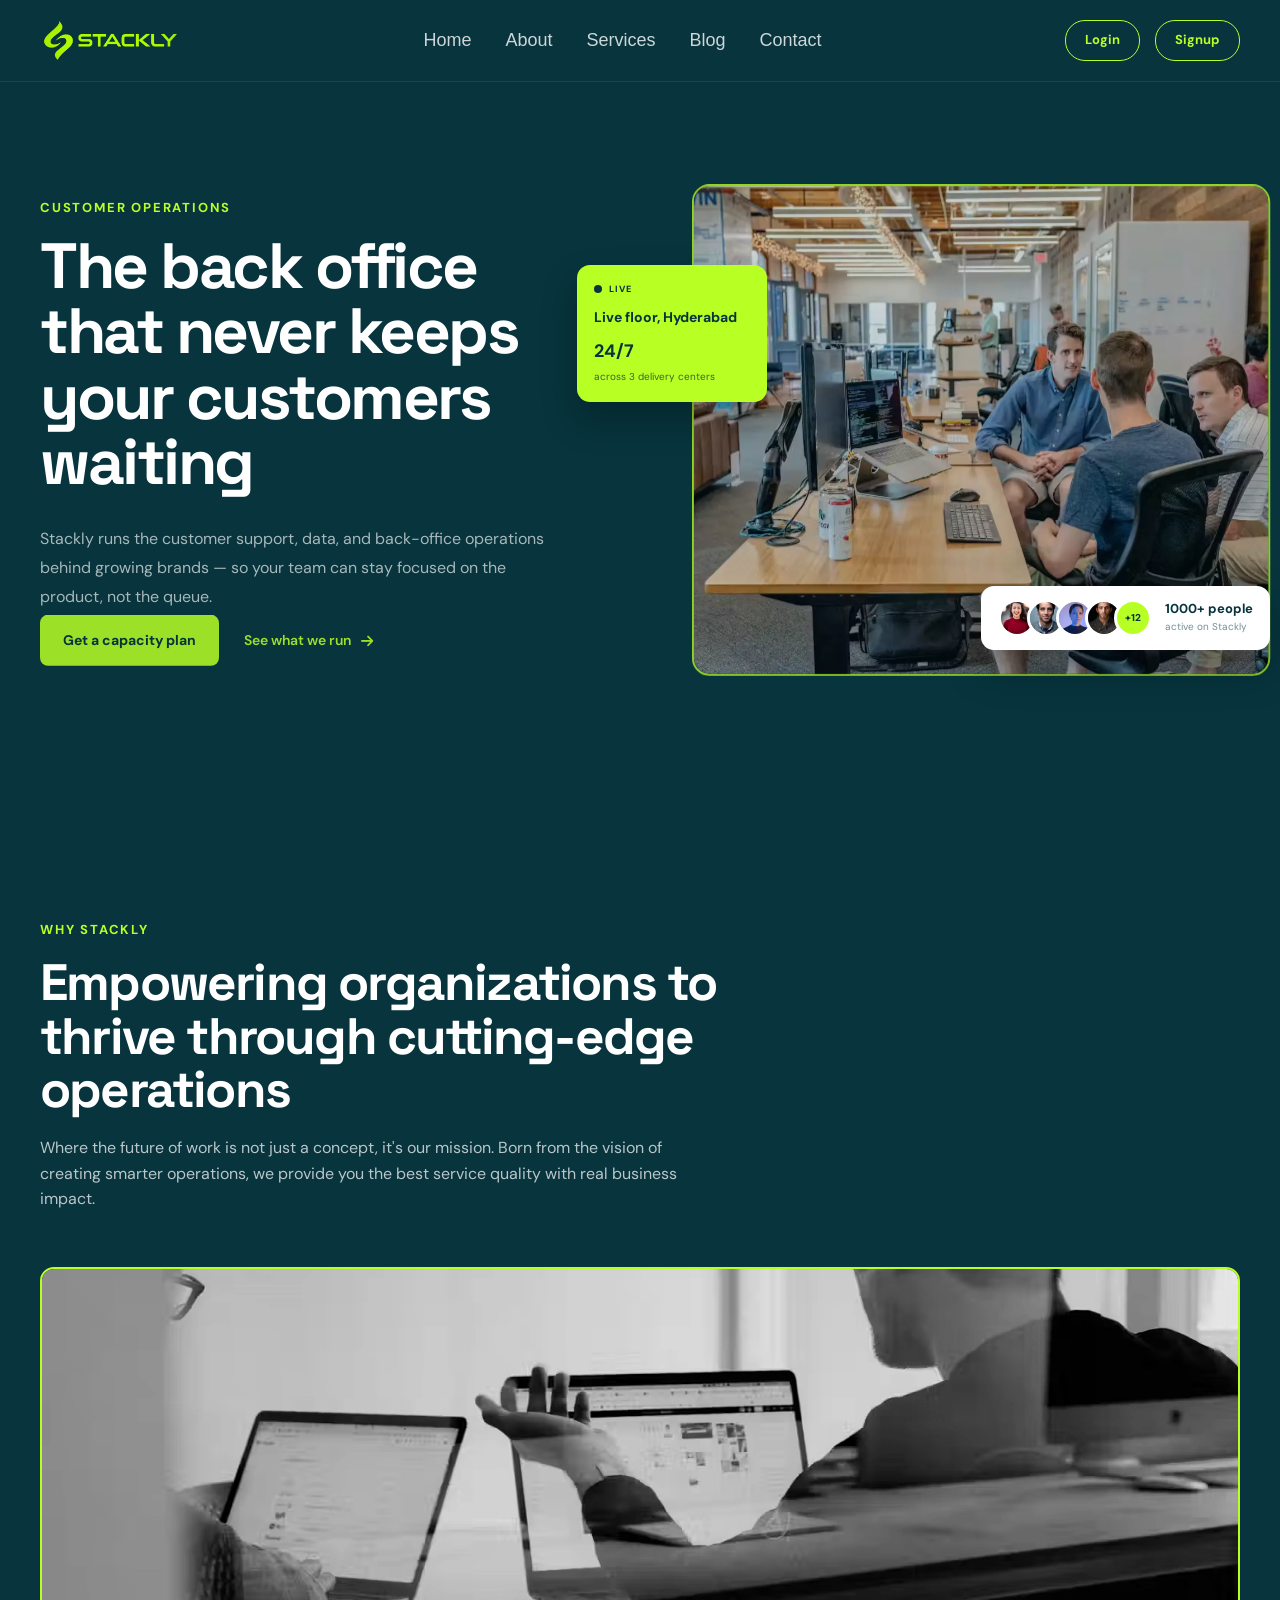
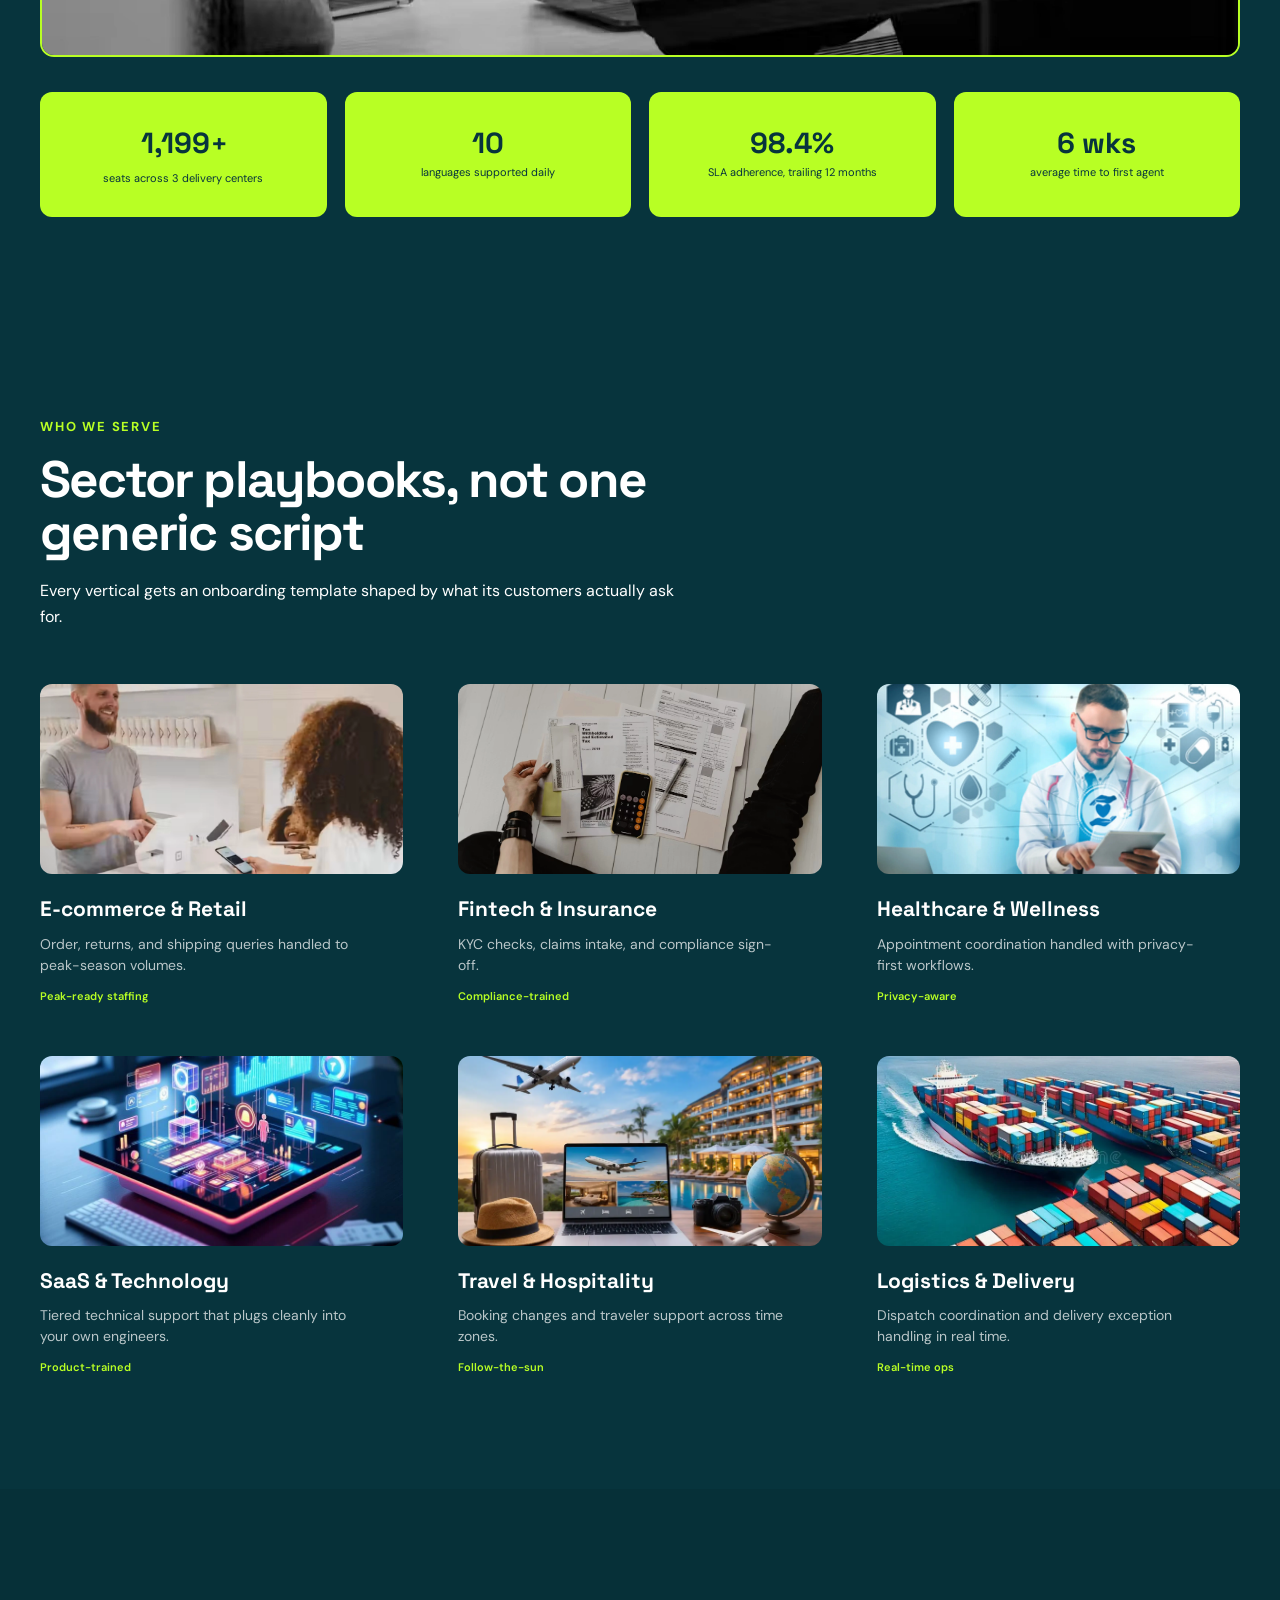
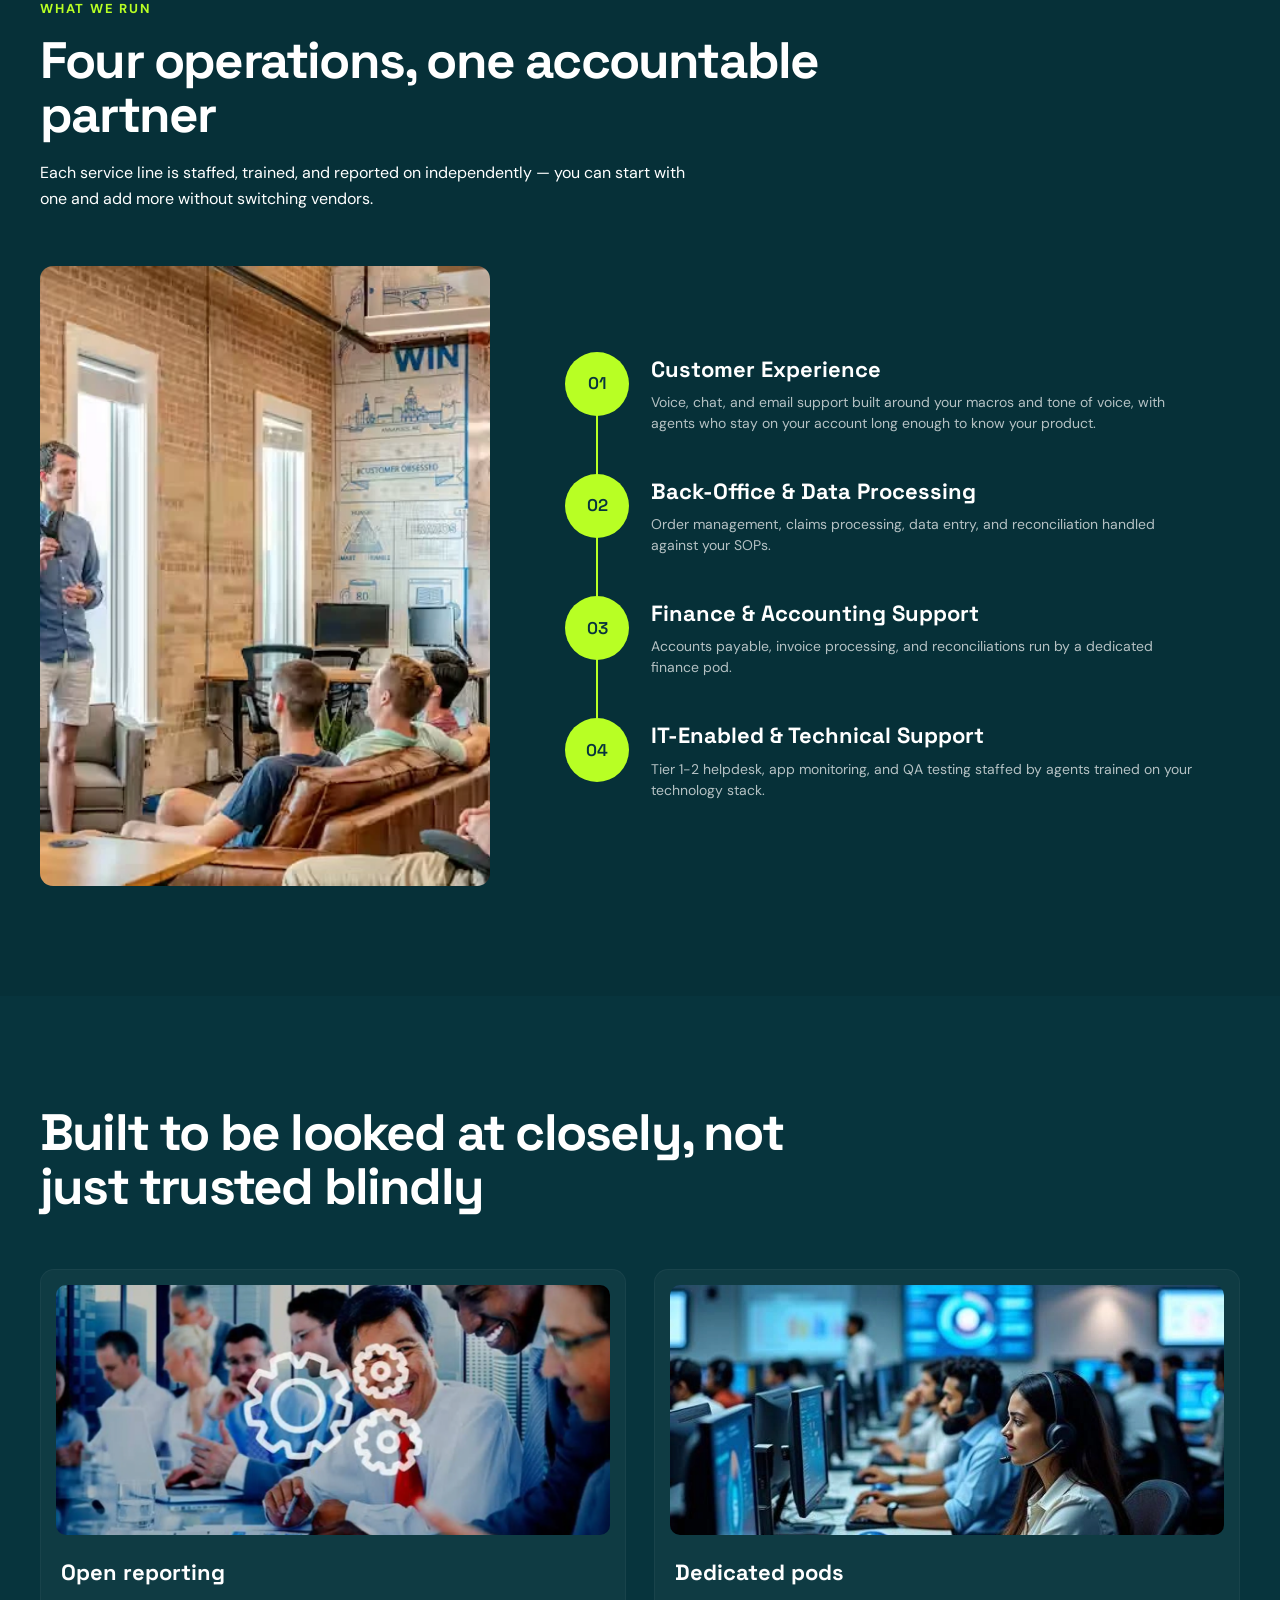
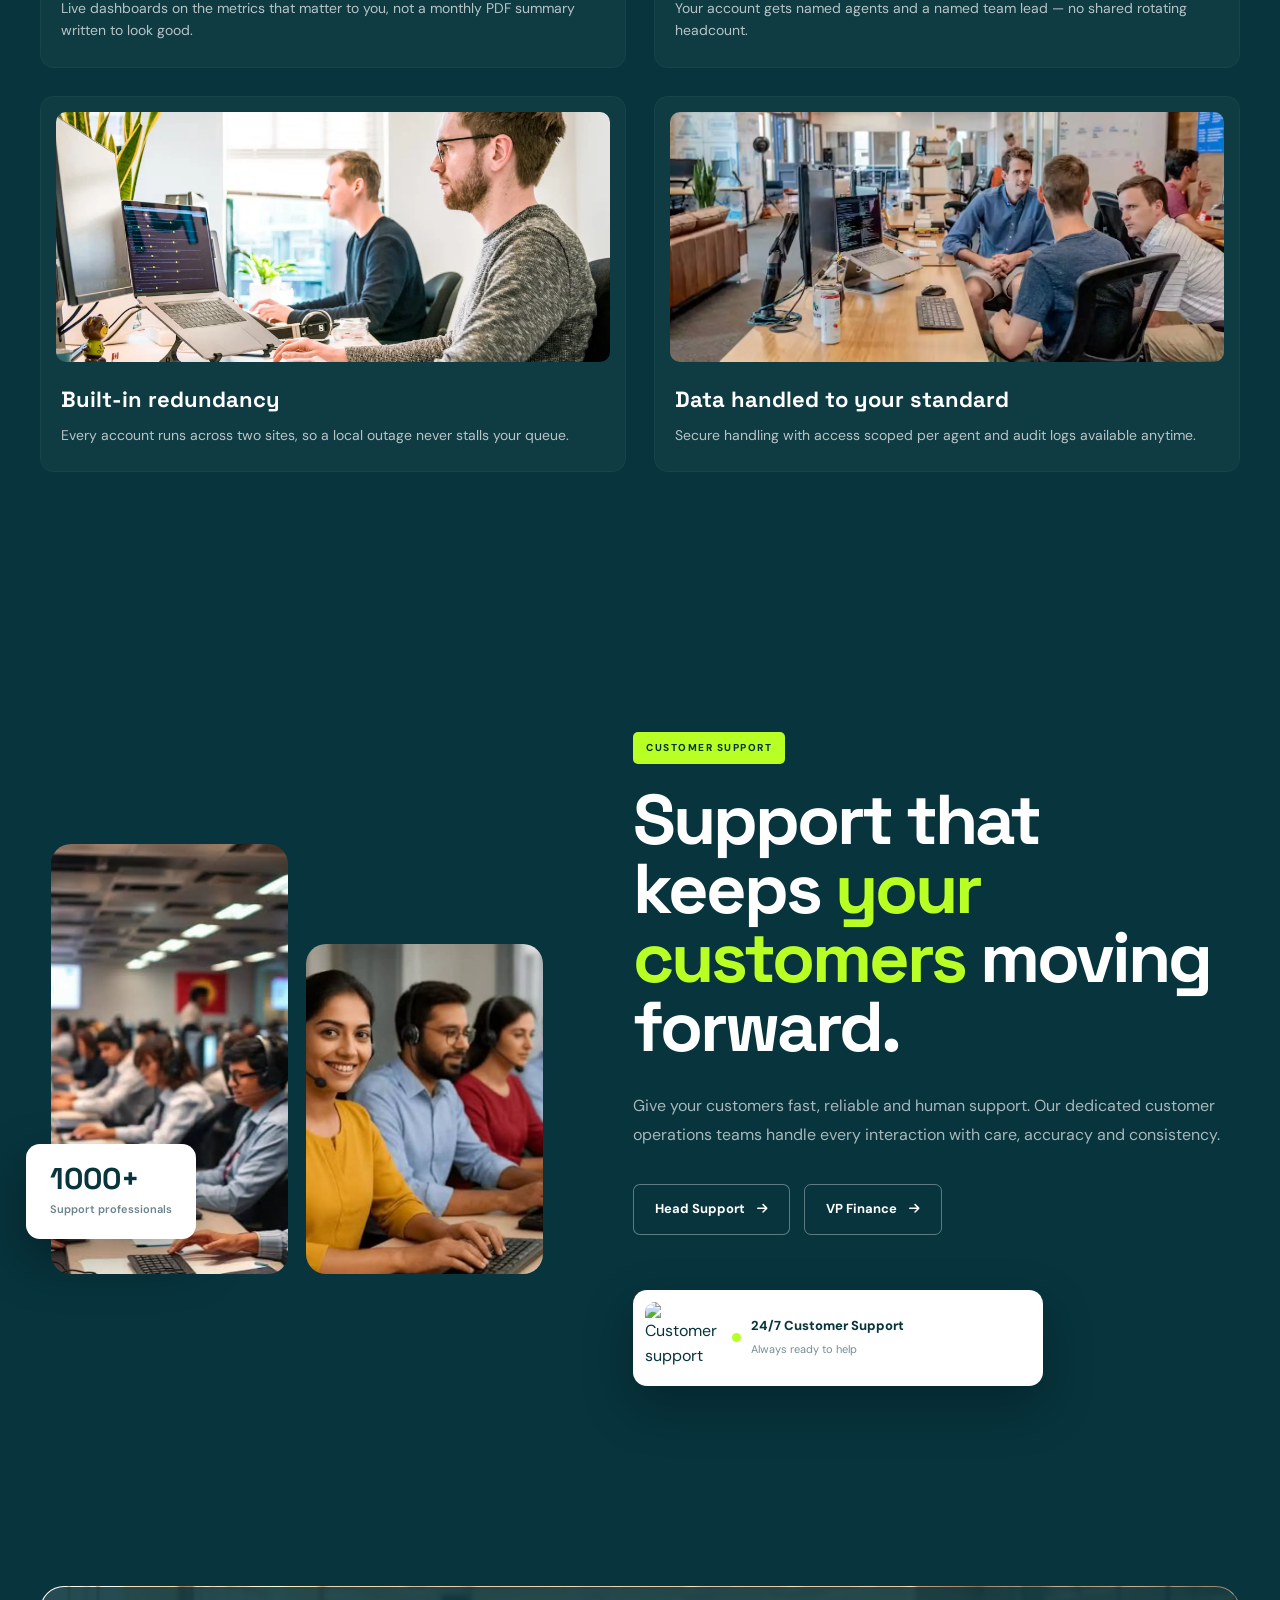
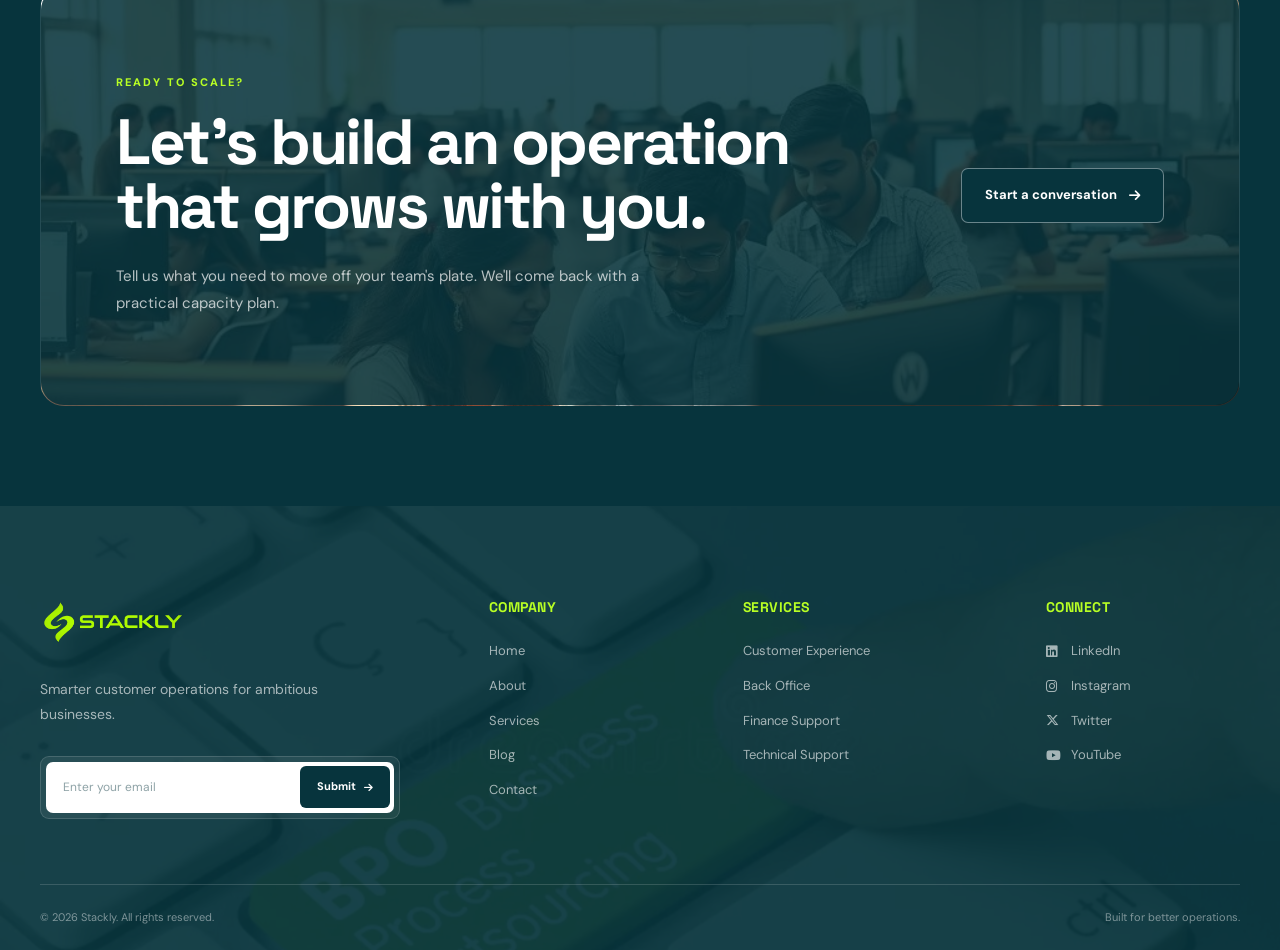
==== index.html @ 6941a3bc "Add files via upload" ====
<!DOCTYPE html>
<html lang="en">
<head>
    <meta charset="UTF-8">
    <meta name="viewport" content="width=device-width, initial-scale=1.0">

    <title>Stackly | Business Process Outsourcing</title>

    <!-- Google Fonts -->
    <link rel="preconnect" href="https://fonts.googleapis.com">
    <link rel="preconnect" href="https://fonts.gstatic.com" crossorigin>
    <link href="https://fonts.googleapis.com/css2?family=DM+Sans:wght@400;500;600;700&family=Space+Grotesk:wght@400;500;600;700&display=swap" rel="stylesheet">

    <!-- Font Awesome -->
    <link rel="stylesheet"
          href="https://cdnjs.cloudflare.com/ajax/libs/font-awesome/6.5.2/css/all.min.css">

    <!-- AOS -->
    <link rel="stylesheet"
          href="https://unpkg.com/aos@2.3.1/dist/aos.css">

    <!-- CSS -->
    <link rel="stylesheet" href="css/styles.css">
</head>

<body>

<!-- ================= PRELOADER ================= -->
<div class="preloader" id="preloader">
    <div class="loader-logo">
        <span class="logo-symbol">
            <img 
                src="assets/logo img1.webp" 
                alt="Stackly" 
                class="logo-image"
            >
        </span>
    </div>
</div>

<!-- ================= HEADER ================= -->
<header class="header">

    <div class="container nav-container">

 <a href="index.html" class="logo" aria-label="Stackly Home">
    <img src="assets/logo img1.webp"alt="Stackly" class="logo-image">
</a>
        <nav class="nav-menu">

            <a href="index.html" class="nav-link active">Home</a>

            <a href="about.html" class="nav-link">About</a>

            <a href="services.html" class="nav-link">Services</a>
            
            <a href="blog.html" class="nav-link">Blog</a>
            <a href="contact.html" class="nav-link">Contact</a>

        </nav>


        <div class="nav-actions">

    <a href="login.html" class="login-btn">Login</a>

            <a href="signup.html" class="signup-btn">Signup</a>

        </div>


        <button class="menu-toggle"
                aria-label="Open navigation menu"
                title="Open navigation menu">

            <span></span>
            <span></span>
            <span></span>

        </button>

    </div>

</header>


<main>


<!-- ================= HERO ================= -->
<section class="hero section" id="home">

    <div class="container">

        <div class="hero-grid">

            <!-- ================= LEFT CONTENT ================= -->
            <div class="hero-content" data-aos="fade-right">

                <p class="eyebrow">
                    CUSTOMER OPERATIONS
                </p>

                <h1>
                    The back office that never keeps your customers waiting
                </h1>

                <p class="hero-description">
                    Stackly runs the customer support, data, and back-office
                    operations behind growing brands — so your team can stay
                    focused on the product, not the queue.
                </p>

                <div class="hero-buttons">

                    <a href="404.html" class="primary-btn">
                        Get a capacity plan
                    </a>

                    <a href="404.html" class="text-btn">
                        See what we run
                        <i class="fa-solid fa-arrow-right"></i>
                    </a>

                </div>

            </div>


            <!-- ================= RIGHT VISUAL ================= -->
            <div class="hero-visual" data-aos="fade-left">

                <!-- LOCATION CARD - LEFT SIDE -->
                <div class="location-card"
                     data-aos="fade-right"
                     data-aos-delay="300">

                    <div class="location-top">
                        <span class="location-dot"></span>

                        <span class="location-live">
                            LIVE
                        </span>
                    </div>

                    <strong>
                        Live floor, Hyderabad
                    </strong>

                    <div class="location-info">
                        <b>24/7</b>
                        <span>across 3 delivery centers</span>
                    </div>

                </div>


                <!-- MAIN IMAGE -->
                <div class="hero-image">

                    <img
                        src="assets/img-2.webp"
                        alt="Customer support team working together"
                    >

                </div>


                <!-- USER DATA CARD -->
                <div class="user-data-card"
                     data-aos="fade-up"
                     data-aos-delay="500">

                    <div class="user-avatars">

                        <img src="assets/img-25.webp"alt="Team member">
                        <img src="assets/img-26.webp" alt="Team member">
                        <img src="assets/img-27.webp"alt="Team member">
                        <img src="assets/img-28.webp"  alt="Team member">

                        <span class="avatar-more">
                            +12
                        </span>

                    </div>

                    <div class="user-data-text">

                        <strong>
                            1000+ people
                        </strong>

                        <small>
                            active on Stackly
                        </small>

                    </div>

                </div>

            </div>

        </div>

    </div>

</section>


<!-- ================= ABOUT / TECHNOLOGY ================= -->

<section class="technology section" id="about">

    <div class="container">

        <div class="section-heading"
             data-aos="fade-up">

            <p class="eyebrow">
                WHY STACKLY
            </p>

            <h2>
                Empowering organizations to
                thrive through cutting-edge
                operations
            </h2>

            <p>
                Where the future of work is not just a concept,
                it's our mission. Born from the vision of creating
                smarter operations, we provide you the best service
                quality with real business impact.
            </p>

        </div>


        <div class="wide-image"
             data-aos="zoom-in">

            <img
                src="assets/img-3.webp"
                alt="Business team reviewing analytics"
            >

        </div>


        <!-- STATS -->

        <div class="stats-grid">

            <div class="stat-card" data-aos="fade-up">

                <strong class="counter"
                        data-target="1200">
                    0
                </strong>

                <span>+</span>

                <p>
                    seats across 3 delivery centers
                </p>

            </div>


            <div class="stat-card"
                 data-aos="fade-up"
                 data-aos-delay="100">

                <strong class="counter"
                        data-target="11">
                    0
                </strong>

                <p>
                    languages supported daily
                </p>

            </div>


            <div class="stat-card"
                 data-aos="fade-up"
                 data-aos-delay="200">

                <strong>98.4%</strong>

                <p>
                    SLA adherence, trailing 12 months
                </p>

            </div>


            <div class="stat-card"
                 data-aos="fade-up"
                 data-aos-delay="300">

                <strong>6 wks</strong>

                <p>
                    average time to first agent
                </p>

            </div>

        </div>

    </div>

</section>


<!-- ================= SECTORS ================= -->

<section class="sectors section">

    <div class="container">

        <div class="section-heading">

            <p class="eyebrow"
               data-aos="fade-up">
                WHO WE SERVE
            </p>

            <h2 data-aos="fade-up">
                Sector playbooks, not one generic script
            </h2>

            <p data-aos="fade-up">
                Every vertical gets an onboarding template shaped
                by what its customers actually ask for.
            </p>

        </div>


        <div class="sector-grid">


            <!-- CARD 1 -->

            <article class="sector-card"
                     data-aos="fade-up">

                <div class="sector-image">

                    <img
                        src="assets/img-4.webp"
                        alt="E-commerce customer experience"
                    >

                </div>

                <h3>E-commerce & Retail</h3>

                <p>
                    Order, returns, and shipping queries
                    handled to peak-season volumes.
                </p>

                <span>Peak-ready staffing</span>

            </article>


            <!-- CARD 2 -->

            <article class="sector-card"
                     data-aos="fade-up"
                     data-aos-delay="100">

                <div class="sector-image">

                    <img
                        src="assets/img-22.webp"
                        alt="Finance documentation"
                    >

                </div>

                <h3>Fintech & Insurance</h3>

                <p>
                    KYC checks, claims intake, and
                    compliance sign-off.
                </p>

                <span>Compliance-trained</span>

            </article>


            <!-- CARD 3 -->

            <article class="sector-card"
                     data-aos="fade-up"
                     data-aos-delay="200">

                <div class="sector-image">

                    <img
                        src="assets/img-6.webp"
                        alt="Healthcare professional"
                    >

                </div>

                <h3>Healthcare & Wellness</h3>

                <p>
                    Appointment coordination handled
                    with privacy-first workflows.
                </p>

                <span>Privacy-aware</span>

            </article>


            <!-- CARD 4 -->

            <article class="sector-card"
                     data-aos="fade-up">

                <div class="sector-image">

                    <img
                        src="assets/img-7.webp"
                        alt="Technology infrastructure"
                    >

                </div>

                <h3>SaaS & Technology</h3>

                <p>
                    Tiered technical support that plugs
                    cleanly into your own engineers.
                </p>

                <span>Product-trained</span>

            </article>


            <!-- CARD 5 -->

            <article class="sector-card"
                     data-aos="fade-up"
                     data-aos-delay="100">

                <div class="sector-image">

                    <img
                        src="assets/img-8.webp"
                        alt="Travel destination"
                    >

                </div>

                <h3>Travel & Hospitality</h3>

                <p>
                    Booking changes and traveler
                    support across time zones.
                </p>

                <span>Follow-the-sun</span>

            </article>


            <!-- CARD 6 -->

            <article class="sector-card"
                     data-aos="fade-up"
                     data-aos-delay="200">

                <div class="sector-image">

                    <img
                        src="assets/img-9.webp"
                        alt="Logistics shipping containers"
                    >

                </div>

                <h3>Logistics & Delivery</h3>

                <p>
                    Dispatch coordination and delivery
                    exception handling in real time.
                </p>

                <span>Real-time ops</span>

            </article>

        </div>

    </div>

</section>





<!-- ================= SERVICES ================= -->

<section class="services section" id="services">

    <div class="container">

        <div class="section-heading">

            <p class="eyebrow"
               data-aos="fade-up">
                WHAT WE RUN
            </p>

            <h2 data-aos="fade-up">
                Four operations, one accountable partner
            </h2>

            <p data-aos="fade-up">
                Each service line is staffed, trained, and reported
                on independently — you can start with one and add
                more without switching vendors.
            </p>

        </div>


        <div class="operations-layout">

            <!-- IMAGE -->

            <div class="operations-image"
                 data-aos="fade-right">

                <img
                    src="assets/img-24.webp"
                    alt="Business operations meeting"
                >

            </div>


            <!-- TIMELINE -->

            <div class="operations-list"
                 data-aos="fade-left">

                <div class="operation-item">

                    <div class="operation-number">01</div>

                    <div>

                        <h3>Customer Experience</h3>

                        <p>
                            Voice, chat, and email support built around
                            your macros and tone of voice, with agents
                            who stay on your account long enough to
                            know your product.
                        </p>

                    </div>

                </div>


                <div class="operation-item">

                    <div class="operation-number">02</div>

                    <div>

                        <h3>Back-Office & Data Processing</h3>

                        <p>
                            Order management, claims processing,
                            data entry, and reconciliation handled
                            against your SOPs.
                        </p>

                    </div>

                </div>


                <div class="operation-item">

                    <div class="operation-number">03</div>

                    <div>

                        <h3>Finance & Accounting Support</h3>

                        <p>
                            Accounts payable, invoice processing,
                            and reconciliations run by a dedicated
                            finance pod.
                        </p>

                    </div>

                </div>


                <div class="operation-item">

                    <div class="operation-number">04</div>

                    <div>

                        <h3>IT-Enabled & Technical Support</h3>

                        <p>
                            Tier 1-2 helpdesk, app monitoring, and
                            QA testing staffed by agents trained
                            on your technology stack.
                        </p>

                    </div>

                </div>

            </div>

        </div>

    </div>

</section>


<!-- ================= TRUST ================= -->

<section class="trust section" id="blog">

    <div class="container">

        <div class="section-heading">

            <h2 data-aos="fade-up">
                Built to be looked at closely,
                not just trusted blindly
            </h2>

        </div>


        <div class="trust-grid">


            <article class="trust-card"
                     data-aos="fade-up">

                <img
                    src="assets/img-12.webp"
                    alt="Business analytics dashboard"
                >

                <div class="trust-content">

                    <h3>Open reporting</h3>

                    <p>
                        Live dashboards on the metrics that matter
                        to you, not a monthly PDF summary written
                        to look good.
                    </p>

                </div>

            </article>


            <article class="trust-card"
                     data-aos="fade-up"
                     data-aos-delay="100">

                <img
                    src="assets/img-11.webp"
                    alt="Dedicated business team"
                >

                <div class="trust-content">

                    <h3>Dedicated pods</h3>

                    <p>
                        Your account gets named agents and a named
                        team lead — no shared rotating headcount.
                    </p>

                </div>

            </article>


            <article class="trust-card"
                     data-aos="fade-up"
                     data-aos-delay="200">

                <img
                    src="assets/img-23.webp"
                    alt="Business performance review"
                >

                <div class="trust-content">

                    <h3>Built-in redundancy</h3>

                    <p>
                        Every account runs across two sites, so a
                        local outage never stalls your queue.
                    </p>

                </div>

            </article>


            <article class="trust-card"
                     data-aos="fade-up"
                     data-aos-delay="300">

                <img
                    src="assets/img-2.webp"
                    alt="Modern business office"
                >

                <div class="trust-content">

                    <h3>Data handled to your standard</h3>

                    <p>
                        Secure handling with access scoped per
                        agent and audit logs available anytime.
                    </p>

                </div>

            </article>

        </div>

    </div>

</section>

<section class="hero-section">
  <div class="hero-container">

    <!-- LEFT IMAGE GRID -->
    <div class="hero-left">

      <div class="image-grid">

        <div class="grid-image image-one">
          <img
            src="assets/img-13.webp"
            alt="Customer support team"
          >
        </div>

        <div class="grid-image image-two">
          <img
            src="assets/img-15.webp"
            alt="Customer service professional"
          >
        </div>

      </div>

      <!-- STAT -->
      <div class="left-stat">
        <strong>1000+</strong>
        <span>Support professionals</span>
      </div>

    </div>


    <!-- RIGHT CONTENT -->
    <div class="hero-right">

      <span class="hero-tag">CUSTOMER SUPPORT</span>

      <h1>
        Support that keeps
        <span>your customers</span>
        moving forward.
      </h1>

      <p class="hero-description">
        Give your customers fast, reliable and human support.
        Our dedicated customer operations teams handle every
        interaction with care, accuracy and consistency.
      </p>


      <!-- BUTTONS -->
      <div class="hero-actions">

        <a href="404.html" class="hero-btn">
          Head Support
          <i class="fa-solid fa-arrow-right"></i>
        </a>

        <a href="404.html" class="hero-btn secondary-btn">
          VP Finance
          <i class="fa-solid fa-arrow-right"></i>
        </a>

      </div>


      <!-- SUPPORT CARD -->
      <div class="support-card">

        <div class="support-image">
          <img
            src="images/customer-support-3.jpg"
            alt="Customer support specialist"
          >
        </div>

        <div class="support-info">

          <span class="live-dot"></span>

          <div>
            <strong>24/7 Customer Support</strong>
            <small>Always ready to help</small>
          </div>

        </div>

      </div>

    </div>

  </div>
</section>




<!-- ================= CTA ================= -->

<section class="cta-section section" id="contact">

    <div class="container">

        <div class="cta-box" data-aos="zoom-in">

            <div class="cta-content">

                <p class="eyebrow">
                    READY TO SCALE?
                </p>

                <h2>
                    Let's build an operation
                    that grows with you.
                </h2>

                <p>
                    Tell us what you need to move off your team's plate.
                    We'll come back with a practical capacity plan.
                </p>

            </div>

            <a href="404.html" class="primary-btn dark-btn">
                Start a conversation
                <i class="fa-solid fa-arrow-right"></i>
            </a>

        </div>

    </div>

</section>

</main>


<!-- ================= FOOTER ================= -->

<footer class="footer">

    <div class="footer-overlay"></div>

    <div class="container footer-container">

        <div class="footer-grid">

            <!-- ================= BRAND ================= -->

            <div class="footer-brand">

                <a href="index.html"
                   class="footer-logo-link"
                   aria-label="Stackly Home">

                    <img
                        src="./assets/logo img1.webp"
                        alt="Stackly"
                        class="footer-logo"
                    >

                </a>

                <p class="footer-description">
                    Smarter customer operations for
                    ambitious businesses.
                </p>


                <!-- NEWSLETTER -->

                <div class="newsletter-box">

                    <form class="newsletter-form">

                        <label
                            for="footer-email"
                            class="sr-only">
                            Email address
                        </label>

                        <input
                            id="footer-email"
                            type="email"
                            placeholder="Enter your email"
                            aria-label="Enter your email"
                            required
                        >

                        <button type="submit">
                            Submit
                            <i class="fa-solid fa-arrow-right"></i>
                        </button>

                    </form>

                </div>

            </div>


            <!-- ================= COMPANY ================= -->

            <div class="footer-column">

                <h4>COMPANY</h4>

                <a href="index.html">Home</a>
                <a href="about.html">About</a>
                <a href="services.html">Services</a>
                <a href="blog.html">Blog</a>
                <a href="contact.html">Contact</a>

            </div>


            <!-- ================= SERVICES ================= -->

            <div class="footer-column">

                <h4>SERVICES</h4>

                <a href="404.html">Customer Experience</a>
                <a href="404.html">Back Office</a>
                <a href="404.html">Finance Support</a>
                <a href="404.html">Technical Support</a>

            </div>


            <!-- ================= CONNECT ================= -->

            <div class="footer-column">

                <h4>CONNECT</h4>

                <a href="404.html" aria-label="LinkedIn">
                    <i class="fa-brands fa-linkedin"></i>
                    <span>LinkedIn</span>
                </a>

                <a href="404.html" aria-label="Instagram">
                    <i class="fa-brands fa-instagram"></i>
                    <span>Instagram</span>
                </a>

                <a href="404.html" aria-label="Twitter">
                    <i class="fa-brands fa-x-twitter"></i>
                    <span>Twitter</span>
                </a>
                <a href="404.html" aria-label="YouTube">
                  <i class="fa-brands fa-youtube"></i>
                           <span>YouTube</span>
                             </a>

            </div>

        </div>


        <!-- ================= FOOTER BOTTOM ================= -->

        <div class="footer-bottom">

            <p>
                © 2026 Stackly. All rights reserved.
            </p>

            <p>
                Built for better operations.
            </p>

        </div>

    </div>

</footer>


<!-- ================= AOS ================= -->

<script src="https://unpkg.com/aos@2.3.1/dist/aos.js"></script>

<!-- ================= GSAP ================= -->

<script src="https://cdnjs.cloudflare.com/ajax/libs/gsap/3.12.5/gsap.min.js"></script>

<!-- ================= JS ================= -->

<script src="js/script.js"></script>

</body>
</html>
---- css/styles.css ----
/* =====================================================
   STACKLY BPO WEBSITE
   3 COLOR SYSTEM
===================================================== */

:root {
    --dark: #07343D;
    --lime: #B8FF24;
    --white: #FFFFFF;

    --container: 1240px;
    --radius: 14px;
    --transition: 0.35s ease;
}


/* =====================================================
   RESET
===================================================== */

* {
    margin: 0;
    padding: 0;
    box-sizing: border-box;
}

html {
    scroll-behavior: smooth;
}

body {
    font-family: "DM Sans", sans-serif;
    background: var(--dark);
    color: var(--white);
    line-height: 1.6;
    overflow-x: hidden;
}

img {
    width: 100%;
    display: block;
    object-fit: cover;
}

a {
    color: inherit;
    text-decoration: none;
}

button,
input,
textarea {
    font: inherit;
}

button {
    border: 0;
    cursor: pointer;
}

.container {
    width: min(100% - 80px, var(--container));
    margin-inline: auto;
}

.section {
    padding: 110px 0;
}


/* ================= PRELOADER ================= */

.preloader {
    position: fixed;
    inset: 0;
    width: 100%;
    height: 100vh;
    background: #07343D;
    display: flex;
    align-items: center;
    justify-content: center;
    z-index: 99999;
    overflow: hidden;
}

.loader-logo {
    width: 190px;
    height: 100px;
    display: flex;
    align-items: center;
    justify-content: center;
    position: relative;
}

.logo-symbol {
    width: 170px;
    height: 80px;
    display: flex;
    align-items: center;
    justify-content: center;
    position: relative;
}

.logo-image {
    width: 150px;
    max-width: 100%;
    height: auto;
    object-fit: contain;
    display: block;
    transition: transform 0.4s ease;
}

/* Lime animated border */
.loader-logo::before {
    content: "";
    position: absolute;
    width: 175px;
    height: 75px;
    border: 2px solid #B8FF24;
    border-radius: 14px;
    animation: loaderPulse 1.5s ease-in-out infinite;
}

/* Animated small circle */
.loader-logo::after {
    content: "";
    position: absolute;
    width: 10px;
    height: 10px;
    background: #B8FF24;
    border-radius: 50%;
    top: 4px;
    right: 2px;
    animation: loaderDot 1.2s ease-in-out infinite;
}

@keyframes loaderPulse {
    0%,
    100% {
        transform: scale(0.94);
        opacity: 0.5;
    }

    50% {
        transform: scale(1.04);
        opacity: 1;
    }
}

@keyframes loaderDot {
    0%,
    100% {
        transform: translateY(0);
        opacity: 0.4;
    }

    50% {
        transform: translateY(12px);
        opacity: 1;
    }
}

/* Mobile */
@media (max-width: 600px) {

    .loader-logo {
        width: 160px;
        height: 90px;
    }

    .logo-symbol {
        width: 145px;
        height: 70px;
    }

    .logo-image {
        width: 125px;
    }

    .loader-logo::before {
        width: 150px;
        height: 65px;
    }
}
/* =====================================================
   HEADER
===================================================== */

.header {
    position: fixed;
    top: 0;
    left: 0;
    z-index: 1000;

    width: 100%;
    height: 82px;

    background: var(--dark);
    border-bottom: 1px solid rgba(255, 255, 255, 0.08);

    transition: var(--transition);
}

.header.scrolled {
    box-shadow: 0 10px 30px rgba(0, 0, 0, 0.2);
}

.nav-container {
    height: 100%;

    display: flex;
    align-items: center;
    justify-content: space-between;
}


/* =====================================================
   LOGO
===================================================== */

.logo {
    display: flex;
    align-items: center;
    text-decoration: none;
    flex-shrink: 0;
}

.logo-image {
    width: 140px;
    height: auto;
    display: block;
    object-fit: contain;
}

@media (max-width: 796px) {
    .logo-image {
        width: 120px;
        max-width: 120px;
    }
}

@media (max-width: 420px) {
    .logo-image {
        width: 105px;
        max-width: 105px;
    }
}

/* =====================================================
   NAVIGATION
===================================================== */

.nav-menu {
    display: flex;
    align-items: center;
    gap: 34px;
}

.nav-link {
    position: relative;

    color: var(--white);
    font-size: 18px;
    opacity: 0.8;
 font-family: 'Gill Sans', 'Gill Sans MT', Calibri, 'Trebuchet MS', sans-serif;
    transition: var(--transition);
}

.nav-link:hover,
.nav-link.active {
    color: var(--lime);
    opacity: 1;
}

.nav-link.active::after {
    content: "";

    position: absolute;
    left: 0;
    bottom: -10px;

    width: 100%;
    height: 2px;

    background: var(--lime);
}


/* =====================================================
   NAV ACTIONS
===================================================== */

.nav-actions {
    display: flex;
    align-items: center;
    gap: 15px;
}


/* =====================================================
   LOGIN + SIGNUP
===================================================== */

.login-btn,
.signup-btn {
    display: inline-flex;
    align-items: center;
    justify-content: center;

    padding: 9px 19px;

    border-radius: 20px;
    border: 1px solid var(--lime);

    font-size: 13px;
    font-weight: 700;

    transition:
        background 0.3s ease,
        color 0.3s ease,
        transform 0.3s ease,
        border-color 0.3s ease;
}


/* LOGIN */

.login-btn {
    background: var(--dark);
    color: var(--lime);
}

.login-btn:hover {
    background: var(--lime);
    color: var(--dark);
    transform: translateY(-2px);
}


/* SIGNUP */

.signup-btn {
  background: var(--dark);
    color: var(--lime);
}

.signup-btn:hover {
    background: var(--lime);
    color: var(--dark);
    transform: translateY(-2px);
}


/* =====================================================
   MOBILE MENU
===================================================== */

.menu-toggle {
    display: none;

    padding: 5px;

    background: transparent;
    color: var(--white);
}

.menu-toggle span {
    display: block;

    width: 26px;
    height: 2px;

    margin: 5px 0;

    background: var(--white);

    transition: var(--transition);
}


/* =====================================================
   HERO
===================================================== */

.hero {
    min-height: 760px;

    padding-top: 180px;
    padding-bottom: 130px;
}

.hero-grid {
    display: grid;

    grid-template-columns: 0.95fr 1.05fr;

    align-items: center;

    gap: 80px;
}


/* =====================================================
   HERO CONTENT
===================================================== */

.hero-content {
    position: relative;
    z-index: 2;
}

.eyebrow {
    margin-bottom: 15px;

    color: var(--lime);

    font-size: 13px;
    font-weight: 700;

    letter-spacing: 1.8px;
    text-transform: uppercase;
}

.hero-content h1 {
    max-width: 650px;

    margin-bottom: 25px;

    font-family: "Space Grotesk", sans-serif;

    font-size: clamp(42px, 5vw, 70px);
    line-height: 1.02;

    letter-spacing: -2.5px;
}

.hero-description {
    max-width: 550px;

    margin-bottom: 35px;

    color: var(--white);
    opacity: 0.75;

    font-size: 17px;
    line-height: 1.7;
}


/* =====================================================
   HERO BUTTONS
===================================================== */

.hero-buttons {
    display: flex;
    align-items: center;

    gap: 25px;
}

.primary-btn {
    display: inline-flex;
    align-items: center;
    justify-content: center;

    gap: 10px;

    padding: 14px 23px;

    background: var(--lime);
    color: var(--dark);

    border-radius: 8px;

    font-size: 14px;
    font-weight: 700;

    transition: var(--transition);
}

.primary-btn:hover {
    transform: translateY(-4px);

    box-shadow:
        0 10px 25px rgba(184, 255, 36, 0.15);
}

.text-btn {
    display: inline-flex;
    align-items: center;

    gap: 10px;

    color: var(--lime);

    font-size: 14px;
    font-weight: 600;
}

.text-btn i {
    transition: var(--transition);
}

.text-btn:hover i {
    transform: translateX(5px);
}


/* =====================================================
   HERO VISUAL
===================================================== */

.hero-visual {
    position: relative;
    width: 100%;
}

.hero-image {
    position: relative;

    width: 100%;
    height: 500px;

    margin-left: 35px;

    overflow: hidden;

    border: 2px solid var(--lime);
    border-radius: 18px;

    background: var(--dark);
}

.hero-image img {
    width: 100%;
    height: 100%;

    display: block;

    object-fit: cover;

    transition: transform 0.8s ease;
}

.hero-visual:hover .hero-image img {
    transform: scale(1.05);
}


/* =====================================================
   LOCATION CARD
===================================================== */

.location-card {
    position: absolute;

    left: -75px;
    top: 85px;

    z-index: 5;

    width: 190px;

    padding: 17px;

    background: var(--lime);
    color: var(--dark);

    border-radius: 13px;

    box-shadow:
        0 18px 35px rgba(0, 0, 0, 0.25);
}

.location-top {
    display: flex;
    align-items: center;

    gap: 7px;

    margin-bottom: 12px;
}

.location-dot {
    width: 8px;
    height: 8px;

    border-radius: 50%;

    background: var(--dark);
}

.location-live {
    font-size: 9px;
    font-weight: 800;

    letter-spacing: 1.2px;
}

.location-card strong {
    display: block;

    margin-bottom: 10px;

    font-size: 14px;
    line-height: 1.35;
}

.location-info {
    display: flex;
    flex-direction: column;

    gap: 3px;
}

.location-info b {
    font-size: 18px;
}

.location-info span {
    font-size: 10px;
    opacity: 0.75;
}


/* =====================================================
   USER DATA CARD
===================================================== */

.user-data-card {
    position: absolute;

    right: -30px;
    bottom: 30px;

    z-index: 6;

    display: flex;
    align-items: center;

    gap: 13px;

    padding: 13px 17px;

    background: var(--white);
    color: var(--dark);

    border-radius: 13px;

    box-shadow:
        0 18px 40px rgba(0, 0, 0, 0.25);

    transition: transform 0.3s ease;
}

.user-data-card:hover {
    transform: translateY(-5px);
}


/* =====================================================
   USER AVATARS
===================================================== */

.user-avatars {
    display: flex;
    align-items: center;
}

.user-avatars img,
.avatar-more {
    width: 38px;
    height: 38px;

    flex-shrink: 0;

    border-radius: 50%;

    object-fit: cover;

    border: 3px solid var(--white);

    margin-left: -9px;
}

.user-avatars img:first-child {
    margin-left: 0;
}

.avatar-more {
    display: flex;
    align-items: center;
    justify-content: center;

    background: var(--lime);
    color: var(--dark);

    font-size: 10px;
    font-weight: 800;
}


/* =====================================================
   USER TEXT
===================================================== */

.user-data-text {
    display: flex;
    flex-direction: column;

    gap: 2px;
}

.user-data-text strong {
    font-size: 13px;
    line-height: 1.3;
}

.user-data-text small {
    color: var(--dark);
    opacity: 0.55;

    font-size: 10px;
}


/* =====================================================
   SECTION HEADING
===================================================== */

.section-heading {
    max-width: 780px;

    margin-bottom: 55px;
}

.section-heading h2 {
    margin-bottom: 18px;

    font-family: "Space Grotesk", sans-serif;

    font-size: clamp(35px, 4vw, 58px);
    line-height: 1.05;

    letter-spacing: -1.8px;
}

.section-heading p:not(.eyebrow) {
    max-width: 650px;

    font-size: 16px;
    opacity: 0.72;
}


/* =====================================================
   WIDE IMAGE
===================================================== */

.wide-image {
    height: 390px;

    overflow: hidden;

    border: 2px solid var(--lime);
    border-radius: 14px;
}

.wide-image img {
    height: 100%;

    transition: transform 0.8s ease;
}

.wide-image:hover img {
    transform: scale(1.04);
}


/* =====================================================
   STATS
===================================================== */

.stats-grid {
    display: grid;

    grid-template-columns: repeat(4, 1fr);

    gap: 18px;

    margin-top: 35px;
}

.stat-card {
    min-height: 125px;

    padding: 22px;

    display: flex;
    align-items: center;
    justify-content: center;

    flex-wrap: wrap;
    align-content: center;

    text-align: center;

    background: var(--lime);
    color: var(--dark);

    border-radius: 12px;

    transition: var(--transition);
}

.stat-card:hover {
    transform: translateY(-7px);
}

.stat-card strong {
    font-family: "Space Grotesk", sans-serif;

    font-size: 29px;
    line-height: 1;
}

.stat-card > span {
    margin-left: 2px;

    font-size: 25px;
    font-weight: 700;
}

.stat-card p {
    width: 100%;

    margin-top: 8px;

    font-size: 11px;
    line-height: 1.35;
}


/* =====================================================
   SECTORS
===================================================== */

.sectors {
    padding-top: 90px;
}

.sector-grid {
    display: grid;

    grid-template-columns: repeat(3, 1fr);

    gap: 48px 55px;
}

.sector-card {
    transition: var(--transition);
}

.sector-card:hover {
    transform: translateY(-8px);
}

.sector-image {
    height: 190px;

    overflow: hidden;

    margin-bottom: 18px;

    border-radius: 12px;
}

.sector-image img {
    height: 100%;

    transition: transform 0.6s ease;
}

.sector-card:hover img {
    transform: scale(1.07);
}

.sector-card h3 {
    margin-bottom: 8px;

    font-family: "Space Grotesk", sans-serif;

    font-size: 21px;
}

.sector-card p {
    max-width: 330px;

    font-size: 14px;
    line-height: 1.5;

    opacity: 0.72;
}

.sector-card span {
    display: inline-block;

    margin-top: 12px;

    color: var(--lime);

    font-size: 11px;
    font-weight: 600;
}


/* =====================================================
   SERVICES
===================================================== */

.services {
    background: rgba(0, 0, 0, 0.08);
}

.operations-layout {
    display: grid;

    grid-template-columns: 0.8fr 1.2fr;

    gap: 75px;

    align-items: center;
}

.operations-image {
    height: 620px;

    overflow: hidden;

    border-radius: 13px;
}

.operations-image img {
    height: 100%;

    transition: transform 0.7s ease;
}

.operations-image:hover img {
    transform: scale(1.04);
}

.operations-list {
    position: relative;
}

.operations-list::before {
    content: "";

    position: absolute;

    left: 31px;
    top: 28px;
    bottom: 28px;

    width: 2px;

    background: var(--lime);
}

.operation-item {
    position: relative;

    display: grid;

    grid-template-columns: 64px 1fr;

    gap: 22px;

    margin-bottom: 40px;
}

.operation-item:last-child {
    margin-bottom: 0;
}

.operation-number {
    position: relative;
    z-index: 2;

    width: 64px;
    height: 64px;

    display: grid;
    place-items: center;

    border-radius: 50%;

    background: var(--lime);
    color: var(--dark);

    font-family: "Space Grotesk", sans-serif;

    font-size: 17px;
    font-weight: 600;
}

.operation-item h3 {
    margin-bottom: 5px;

    font-family: "Space Grotesk", sans-serif;

    font-size: 22px;
}

.operation-item p {
    max-width: 550px;

    font-size: 14px;
    line-height: 1.5;

    opacity: 0.7;
}


/* =====================================================
   TRUST
===================================================== */

.trust-grid {
    display: grid;

    grid-template-columns: repeat(2, 1fr);

    gap: 28px;
}

.trust-card {
    padding: 15px;

    background: rgba(255, 255, 255, 0.035);

    border: 1px solid rgba(255, 255, 255, 0.04);

    border-radius: 14px;

    transition: var(--transition);
}

.trust-card:hover {
    transform: translateY(-8px);

    border-color: rgba(184, 255, 36, 0.3);
}

.trust-card img {
    height: 250px;

    margin-bottom: 20px;

    border-radius: 10px;
}

.trust-content {
    padding: 0 5px 10px;
}

.trust-content h3 {
    margin-bottom: 7px;

    font-family: "Space Grotesk", sans-serif;

    font-size: 22px;
}

.trust-content p {
    font-size: 14px;
    opacity: 0.7;
}


/* =====================================================
   CUSTOMER SUPPORT HERO
===================================================== */

.hero-section {
    min-height: 850px;

    padding: 150px 0 100px;

    background: var(--dark);
    color: var(--white);

    overflow: hidden;
}

.hero-container {
    width: min(1240px, 92%);

    margin: 0 auto;

    display: grid;

    grid-template-columns: 0.95fr 1.15fr;

    align-items: center;

    gap: 90px;
}


/* =====================================================
   LEFT IMAGE GRID
===================================================== */

.hero-left {
    position: relative;
    width: 100%;
}

.image-grid {
    display: grid;

    grid-template-columns: 1fr 1fr;

    gap: 18px;

    align-items: end;
}

.grid-image {
    overflow: hidden;

    background: var(--white);

    border-radius: 20px;
}

.grid-image img {
    width: 100%;
    height: 100%;

    display: block;

    object-fit: cover;

    transition: transform 0.7s ease;
}

.grid-image:hover img {
    transform: scale(1.06);
}

.image-one {
    height: 430px;
}

.image-two {
    height: 330px;

    margin-top: 100px;
}


/* =====================================================
   LEFT STAT
===================================================== */

.left-stat {
    position: absolute;

    left: -25px;
    bottom: 35px;

    z-index: 5;

    display: flex;
    flex-direction: column;

    padding: 20px 24px;

    background: var(--white);
    color: var(--dark);

    border-radius: 14px;

    box-shadow:
        0 20px 50px rgba(0, 0, 0, 0.35);
}

.left-stat strong {
    font-family: "Space Grotesk", sans-serif;

    font-size: 30px;
    line-height: 1;

    font-weight: 800;
}

.left-stat span {
    margin-top: 7px;

    font-size: 11px;
    font-weight: 600;

    opacity: 0.6;
}


/* =====================================================
   RIGHT CONTENT
===================================================== */

.hero-right {
    position: relative;
    width: 100%;
}

.hero-tag {
    display: inline-flex;
    align-items: center;

    padding: 8px 13px;

    background: var(--lime);
    color: var(--dark);

    border-radius: 5px;

    font-size: 10px;
    font-weight: 800;

    letter-spacing: 1.5px;
}

.hero-right h1 {
    max-width: 720px;

    margin: 22px 0 0;

    font-family: "Space Grotesk", sans-serif;

    font-size: clamp(48px, 5.5vw, 78px);

    line-height: 0.98;

    letter-spacing: -3px;

    font-weight: 700;
}

.hero-right h1 span {
    color: var(--lime);
}

.hero-description {
    max-width: 590px;

    margin: 30px 0 0;

    color: var(--white);

    opacity: 0.65;

    font-size: 16px;
    line-height: 1.8;
}


/* =====================================================
   HERO ACTIONS
===================================================== */

.hero-actions {
    display: flex;
    align-items: center;

    gap: 14px;

    margin-top: 34px;
}


/* =====================================================
   DARK BUTTON
   DEFAULT DARK
   HOVER LIME
===================================================== */

.hero-btn {
    display: inline-flex;
    align-items: center;
    justify-content: center;

    gap: 12px;

    min-height: 50px;

    padding: 14px 21px;

    background: var(--dark);
    color: var(--white);

    border: 1px solid rgba(255, 255, 255, 0.35);

    border-radius: 7px;

    font-size: 13px;
    font-weight: 700;

    transition:
        background 0.3s ease,
        color 0.3s ease,
        border-color 0.3s ease,
        transform 0.3s ease,
        box-shadow 0.3s ease;
}

.hero-btn i {
    font-size: 12px;

    transition: transform 0.3s ease;
}

.hero-btn:hover,
.hero-btn:active {
    background: var(--lime);

    color: var(--dark);

    border-color: var(--lime);

    transform: translateY(-3px);

    box-shadow:
        0 12px 30px rgba(184, 255, 36, 0.18);
}

.hero-btn:hover i {
    transform: translateX(4px);
}


/* =====================================================
   SECONDARY BUTTON
===================================================== */

.secondary-btn {
    background: transparent;

    color: var(--white);

    border: 1px solid rgba(255, 255, 255, 0.35);
}

.secondary-btn:hover {
    background: var(--lime);

    color: var(--dark);

    border-color: var(--lime);
}


/* =====================================================
   SUPPORT CARD
===================================================== */

.support-card {
    width: 100%;
    max-width: 410px;

    margin-top: 55px;

    display: flex;
    align-items: center;

    gap: 15px;

    padding: 12px;

    background: var(--white);
    color: var(--dark);

    border-radius: 14px;

    box-shadow:
        0 20px 50px rgba(0, 0, 0, 0.25);

    transition: transform 0.3s ease;
}

.support-card:hover {
    transform: translateY(-5px);
}

.support-image {
    width: 72px;
    height: 72px;

    flex-shrink: 0;

    overflow: hidden;

    border-radius: 10px;
}

.support-image img {
    width: 100%;
    height: 100%;

    object-fit: cover;

    transition: transform 0.5s ease;
}

.support-card:hover .support-image img {
    transform: scale(1.06);
}

.support-info {
    display: flex;
    align-items: center;

    gap: 10px;
}

.live-dot {
    width: 9px;
    height: 9px;

    flex-shrink: 0;

    border-radius: 50%;

    background: var(--lime);
}

.support-info strong {
    display: block;

    font-size: 13px;
    font-weight: 800;
}

.support-info small {
    display: block;

    margin-top: 4px;

    font-size: 11px;

    opacity: 0.55;
}


/* =====================================================
   CTA
===================================================== */

.cta-section {
    padding: 100px 0;

    background: var(--dark);
}

.cta-box {
    position: relative;

    min-height: 420px;

    padding: 70px 75px;

    display: flex;
    align-items: center;
    justify-content: space-between;

    gap: 50px;

    overflow: hidden;

    border: 1px solid rgba(255, 255, 255, 0.12);

    border-radius: 24px;

    background:
        url("../assets/img-17.webp")
        center / cover no-repeat;
}

/* Solid overlay instead of gradient */

.cta-box::before {
    content: "";

    position: absolute;
    inset: 0;

    background: rgba(7, 52, 61, 0.88);

    z-index: 0;
}

.cta-box > * {
    position: relative;
    z-index: 1;
}


/* =====================================================
   CTA CONTENT
===================================================== */

.cta-content {
    position: relative;
    z-index: 2;

    max-width: 700px;
}

.cta-content .eyebrow {
    margin-bottom: 18px;

    color: var(--lime);

    font-size: 11px;
    font-weight: 800;

    letter-spacing: 2px;
}

.cta-content h2 {
    margin: 0;

    color: var(--white);

    font-family: "Space Grotesk", sans-serif;

    font-size: clamp(40px, 5vw, 68px);

    line-height: 1;

    letter-spacing: -2.5px;
}

.cta-content > p:last-child {
    max-width: 560px;

    margin: 25px 0 0;

    color: var(--white);

    opacity: 0.7;

    font-size: 15px;
    line-height: 1.8;
}


/* =====================================================
   CTA BUTTON
===================================================== */

.dark-btn {
    position: relative;
    z-index: 2;

    display: inline-flex;
    align-items: center;
    justify-content: center;

    gap: 12px;

    flex-shrink: 0;

    padding: 16px 23px;

    background: var(--dark);
    color: var(--white);

    border: 1px solid rgba(255, 255, 255, 0.4);

    border-radius: 7px;

    font-size: 13px;
    font-weight: 700;

    transition:
        background 0.3s ease,
        color 0.3s ease,
        border-color 0.3s ease,
        transform 0.3s ease;
}

.dark-btn i {
    transition: transform 0.3s ease;
}

.dark-btn:hover,
.dark-btn:active {
    background: var(--lime);

    color: var(--dark);

    border-color: var(--lime);

    transform: translateY(-3px);
}

.dark-btn:hover i {
    transform: translateX(5px);
}


/* =====================================================
   FOOTER
===================================================== */

.footer {
    position: relative;

    padding: 90px 0 25px;

    background-color: var(--dark);

    background-image: url("../assets/img-16.webp");

    background-size: cover;
    background-position: center;
    background-repeat: no-repeat;

    color: var(--white);

    overflow: hidden;
}


/* =====================================================
   FOOTER OVERLAY
===================================================== */

.footer::before {
    content: "";

    position: absolute;
    inset: 0;

    background: rgba(7, 52, 61, 0.93);

    z-index: 0;
}

.footer-overlay {
    display: none;
}


/* =====================================================
   FOOTER CONTAINER
===================================================== */

.footer .container {
    position: relative;
    z-index: 2;
}


/* =====================================================
   FOOTER GRID
===================================================== */

.footer-grid {
    display: grid;

    grid-template-columns:
        1.6fr
        0.8fr
        1fr
        0.8fr;

    gap: 60px;

    padding-bottom: 65px;
}


/* =====================================================
   FOOTER BRAND
===================================================== */

.footer-brand {
    max-width: 360px;
}

.footer-logo-link {
    display: inline-flex;
    align-items: center;

    line-height: 0;
}

.footer-logo {
    width: 145px;
    height: auto;

    display: block;

    object-fit: contain;
}

.footer-description {
    max-width: 290px;

    margin: 22px 0 0;

    color: var(--white);

    opacity: 0.62;

    font-size: 14px;
    line-height: 1.8;
}


/* =====================================================
   NEWSLETTER
===================================================== */

.newsletter-box {
    width: 100%;
    max-width: 370px;

    margin-top: 28px;

    padding: 5px;

    background: rgba(255, 255, 255, 0.07);

    border: 1px solid rgba(255, 255, 255, 0.15);

    border-radius: 9px;
}

.newsletter-form {
    display: flex;
    align-items: center;

    width: 100%;

    padding: 4px;

    background: var(--white);

    border-radius: 7px;
}

.newsletter-form input {
    flex: 1;

    width: 100%;
    min-width: 0;

    padding: 12px 13px;

    border: 0;
    outline: 0;

    background: transparent;

    color: var(--dark);

    font-size: 12px;
}

.newsletter-form input::placeholder {
    color: var(--dark);

    opacity: 0.45;
}

.newsletter-form button {
    display: inline-flex;
    align-items: center;
    justify-content: center;

    gap: 8px;

    flex-shrink: 0;

    padding: 12px 17px;

    background: var(--dark);
    color: var(--white);

    border-radius: 6px;

    font-size: 11px;
    font-weight: 700;

    transition:
        background 0.3s ease,
        color 0.3s ease,
        transform 0.3s ease;
}

.newsletter-form button i {
    font-size: 10px;

    transition: transform 0.3s ease;
}

.newsletter-form button:hover {
    background: var(--lime);

    color: var(--dark);

    transform: translateY(-2px);
}

.newsletter-form button:hover i {
    transform: translateX(4px);
}


/* =====================================================
   FOOTER COLUMNS
===================================================== */

.footer-column {
    display: flex;
    flex-direction: column;

    align-items: flex-start;
}

.footer-column h4 {
    margin: 0 0 23px;

    color: var(--lime);

    font-family: "Space Grotesk", sans-serif;

    font-size: 14px;
    font-weight: 700;

    letter-spacing: 0.5px;
}

.footer-column a {
    display: inline-flex;
    align-items: center;

    gap: 9px;

    margin-bottom: 14px;

    color: var(--white);

    opacity: 0.62;

    font-size: 13px;

    transition:
        color 0.3s ease,
        opacity 0.3s ease,
        transform 0.3s ease;
}

.footer-column a i {
    width: 16px;

    font-size: 13px;
}

.footer-column a:hover {
    color: var(--lime);

    opacity: 1;

    transform: translateX(5px);
}


/* =====================================================
   FOOTER BOTTOM
===================================================== */

.footer-bottom {
    display: flex;
    align-items: center;
    justify-content: space-between;

    gap: 20px;

    padding-top: 24px;

    border-top: 1px solid rgba(255, 255, 255, 0.15);
}

.footer-bottom p {
    margin: 0;

    color: var(--white);

    opacity: 0.45;

    font-size: 11px;
    line-height: 1.5;
}


/* =====================================================
   ACCESSIBILITY
===================================================== */

.sr-only {
    position: absolute;

    width: 1px;
    height: 1px;

    padding: 0;
    margin: -1px;

    overflow: hidden;

    clip: rect(0, 0, 0, 0);

    white-space: nowrap;

    border: 0;
}


/* =====================================================
   TABLET
===================================================== */

@media (max-width: 1100px) {

    .hero-grid {
        gap: 45px;
    }

    .hero-image {
        margin-left: 20px;
        height: 450px;
    }

    .location-card {
        left: -45px;
    }

    .user-data-card {
        right: -15px;
    }

    .operations-layout {
        gap: 45px;
    }

    .sector-grid {
        gap: 35px 25px;
    }

}


/* =====================================================
   TABLET / MOBILE NAV
===================================================== */

@media (max-width: 900px) {

    .container {
        width: min(100% - 40px, var(--container));
    }

    .nav-menu,
    .nav-actions {
        display: none;
    }

    .menu-toggle {
        display: block;
    }


    /* HERO */

    .hero {
        padding-top: 140px;
    }

    .hero-grid {
        grid-template-columns: 1fr;
    }

    .hero-content h1 {
        max-width: 750px;
    }

    .hero-visual {
        max-width: 700px;
    }


    /* STATS */

    .stats-grid {
        grid-template-columns: repeat(2, 1fr);
    }


    /* SECTORS */

    .sector-grid {
        grid-template-columns: repeat(2, 1fr);
    }


    /* SERVICES */

    .operations-layout {
        grid-template-columns: 1fr;
    }

    .operations-image {
        height: 450px;
    }


    /* TRUST */

    .trust-grid {
        grid-template-columns: 1fr 1fr;
    }


    /* CUSTOMER SUPPORT HERO */

    .hero-container {
        grid-template-columns: 1fr;

        gap: 70px;
    }

    .hero-left {
        max-width: 650px;
    }

    .hero-right {
        max-width: 750px;
    }


    /* CTA */

    .cta-box {
        flex-direction: column;

        align-items: flex-start;
    }


    /* FOOTER
       Tablet = 2 columns */

    .footer-grid {
        grid-template-columns: repeat(2, 1fr);
    }

}
/* =====================================================
   FINAL 796px RESPONSIVE FIX
   CONTACT + MOBILE
   NO HORIZONTAL OVERFLOW
===================================================== */

html,
body {
    width: 100%;
    max-width: 100%;
    overflow-x: hidden;
}

*,
*::before,
*::after {
    max-width: 100%;
}

/* Images never create horizontal overflow */
img {
    max-width: 100%;
    height: auto;
}


/* =====================================================
   796px
===================================================== */

@media (max-width: 796px) {

    /* ==============================
       GLOBAL
    ============================== */

    body {
        width: 100%;
        overflow-x: hidden;
    }

    .container {
        width: calc(100% - 40px);
        max-width: 100%;
        margin-left: auto;
        margin-right: auto;
    }

    .section {
        width: 100%;
        padding: 75px 0;
        overflow: hidden;
    }


    /* ==============================
       HEADER
    ============================== */

    .header {
        width: 100%;
        height: 85px;
    }

    .nav-container {
        width: calc(100% - 40px);
        max-width: 100%;
    }

    .logo-image {
        width: 125px;
        max-width: 125px;
    }

    .menu-toggle {
        display: block;
        width: 42px;
        height: 42px;
        flex-shrink: 0;
    }

/* ==============================
   MOBILE MENU
   796px RESPONSIVE
   CONTACT MUST BE VISIBLE
============================== */

@media (max-width: 796px) {

    .nav-menu.mobile-active {

        position: absolute;

        top: 72px;
        left: 12px;
        right: 12px;

        width: calc(100% - 24px);
        max-width: calc(100% - 24px);

        display: flex;

        flex-direction: column;
        align-items: stretch;

        gap: 4px;

        padding: 14px;

        /* IMPORTANT */
        height: auto;
        min-height: 0;
        max-height: calc(100vh - 84px);

        overflow-y: auto;
        overflow-x: hidden;

        box-sizing: border-box;

        background: #07343D;

        border-radius: 14px;

        border: 1px solid rgba(255, 255, 255, 0.12);

        z-index: 9999;
    }


    /* ==============================
       ALL LINKS
    ============================== */

    .nav-menu.mobile-active .nav-link {

        width: 100%;
        max-width: 100%;

        min-height: 44px;

        display: flex;
        align-items: center;

        padding: 10px 14px;

        box-sizing: border-box;

        white-space: nowrap;

        flex-shrink: 0;
    }


    /* ==============================
       CONTACT
    ============================== */

    .nav-menu.mobile-active .nav-link:last-child {

        display: flex;

        width: 100%;

        min-height: 44px;

        margin-bottom: 2px;
    }

}


/* ==============================
   SMALL MOBILE
============================== */

@media (max-width: 480px) {

    .nav-menu.mobile-active {

        top: 68px;

        left: 10px;
        right: 10px;

        width: calc(100% - 20px);
        max-width: calc(100% - 20px);

        padding: 12px;

        max-height: calc(100vh - 78px);
    }


    .nav-menu.mobile-active .nav-link {

        min-height: 42px;

        padding: 9px 12px;
    }

}


/* ==============================
   VERY SMALL MOBILE
============================== */

@media (max-width: 360px) {

    .nav-menu.mobile-active {

        top: 68px;

        left: 8px;
        right: 8px;

        width: calc(100% - 16px);
        max-width: calc(100% - 16px);

        padding: 10px;

        max-height: calc(100vh - 76px);
    }


    .nav-menu.mobile-active .nav-link {

        min-height: 40px;

        padding: 8px 10px;

        font-size: 14px;
    }

}




    /* ==============================
       HERO
    ============================== */

    .hero {
        width: 100%;
        min-height: auto;

        padding-top: 135px;
        padding-bottom: 75px;

        overflow: hidden;
    }

    .hero-grid {
        width: 100%;
        max-width: 100%;

        grid-template-columns: 1fr;
        gap: 50px;
    }

    .hero-content,
    .hero-visual {
        width: 100%;
        max-width: 100%;
        min-width: 0;
    }

    .hero-content h1 {
        max-width: 100%;
        font-size: clamp(40px, 8vw, 60px);
        line-height: 1.03;
        letter-spacing: -2px;
        overflow-wrap: anywhere;
    }

    .hero-description {
        max-width: 100%;
        font-size: 15px;
    }

    .hero-buttons {
        width: 100%;
        max-width: 100%;
        flex-wrap: wrap;
    }


    /* ==============================
       HERO IMAGE
    ============================== */

    .hero-image {
        width: 100%;
        max-width: 100%;
        height: 420px;

        margin-left: 0;

        overflow: hidden;
    }

    .location-card {
        left: 10px;
        top: 30px;
        max-width: 165px;
    }

    .user-data-card {
        right: 10px;
        bottom: 20px;
        max-width: calc(100% - 20px);
    }


    /* ==============================
       STATS
    ============================== */

    .stats-grid {
        width: 100%;
        grid-template-columns: repeat(2, minmax(0, 1fr));
        gap: 14px;
    }

    .stat-card {
        width: 100%;
        min-width: 0;
    }


    /* ==============================
       SECTORS
    ============================== */

    .sector-grid {
        width: 100%;
        grid-template-columns: repeat(2, minmax(0, 1fr));
        gap: 30px 20px;
    }

    .sector-card {
        min-width: 0;
        width: 100%;
    }

    .sector-image {
        width: 100%;
        height: 210px;
        overflow: hidden;
    }

    .sector-card h3,
    .sector-card p {
        max-width: 100%;
        overflow-wrap: anywhere;
    }


    /* ==============================
       SERVICES
    ============================== */

    .operations-layout {
        width: 100%;
        grid-template-columns: 1fr;
        gap: 45px;
    }

    .operations-image {
        width: 100%;
        max-width: 100%;
        height: 430px;
    }

    .operations-list {
        width: 100%;
        max-width: 100%;
        min-width: 0;
    }

    .operation-item {
        width: 100%;
        max-width: 100%;
        grid-template-columns: 58px minmax(0, 1fr);
        gap: 18px;
    }

    .operation-item h3,
    .operation-item p {
        overflow-wrap: anywhere;
    }


    /* ==============================
       TRUST
    ============================== */

    .trust-grid {
        width: 100%;
        grid-template-columns: repeat(2, minmax(0, 1fr));
        gap: 18px;
    }

    .trust-card {
        min-width: 0;
        width: 100%;
        overflow: hidden;
    }

    .trust-card img {
        width: 100%;
        height: 220px;
    }


    /* =================================================
       CONTACT / CUSTOMER SUPPORT
       796px FIX
    ================================================= */

    .hero-section {
        width: 100%;
        min-height: auto;

        padding: 125px 0 75px;

        overflow: hidden;
    }

    .hero-container {
        width: calc(100% - 40px);
        max-width: 100%;
        margin: 0 auto;

        grid-template-columns: 1fr;
        gap: 55px;
    }

    .hero-left,
    .hero-right {
        width: 100%;
        max-width: 100%;
        min-width: 0;
    }


    /* ==============================
       CONTACT IMAGE GRID
    ============================== */

    .image-grid {
        width: 100%;
        max-width: 100%;

        grid-template-columns: minmax(0, 1fr) minmax(0, 1fr);

        gap: 12px;
    }

    .grid-image {
        width: 100%;
        min-width: 0;
        overflow: hidden;
    }

    .grid-image img {
        width: 100%;
        max-width: 100%;
        height: 100%;
        object-fit: cover;
    }

    .image-one {
        height: 370px;
    }

    .image-two {
        height: 290px;
        margin-top: 75px;
    }


    /* ==============================
       CONTACT STAT
    ============================== */

    .left-stat {
        left: 10px;
        bottom: 25px;

        max-width: 180px;
        padding: 16px 19px;

        z-index: 5;
    }

    .left-stat strong {
        font-size: 25px;
    }


    /* ==============================
       CONTACT CONTENT
    ============================== */

    .hero-right h1 {
        width: 100%;
        max-width: 100%;

        font-size: clamp(42px, 8vw, 65px);
        line-height: 1;
        letter-spacing: -2px;

        overflow-wrap: anywhere;
    }

    .hero-description {
        width: 100%;
        max-width: 100%;

        font-size: 15px;
        line-height: 1.7;

        overflow-wrap: anywhere;
    }


    /* ==============================
       CONTACT BUTTONS
    ============================== */

    .hero-actions {
        width: 100%;
        max-width: 100%;

        display: flex;
        flex-wrap: wrap;
        gap: 12px;
    }

    .hero-btn {
        max-width: 100%;
        white-space: normal;
    }


    /* ==============================
       SUPPORT CARD
    ============================== */

    .support-card {
        width: 100%;
        max-width: 430px;

        margin-top: 40px;

        min-width: 0;
    }

    .support-info {
        min-width: 0;
    }

    .support-info strong,
    .support-info small {
        overflow-wrap: anywhere;
    }


    /* ==============================
       CTA
    ============================== */

    .cta-section {
        width: 100%;
        padding: 75px 0;

        overflow: hidden;
    }

    .cta-box {
        width: 100%;
        max-width: 100%;

        min-height: 400px;

        padding: 50px 40px;

        flex-direction: column;
        align-items: flex-start;
        justify-content: center;

        gap: 30px;
    }

    .cta-content {
        width: 100%;
        max-width: 100%;
        min-width: 0;
    }

    .cta-content h2 {
        max-width: 100%;

        font-size: clamp(38px, 7vw, 58px);
        letter-spacing: -1.5px;

        overflow-wrap: anywhere;
    }

    .cta-content > p:last-child {
        max-width: 100%;
        font-size: 14px;
    }

    .dark-btn {
        max-width: 100%;
    }


    /* ==============================
       FOOTER
    ============================== */

    .footer {
        width: 100%;
        padding: 70px 0 25px;

        overflow: hidden;
    }

    .footer .container {
        width: calc(100% - 40px);
        max-width: 100%;
    }

    .footer-grid {
        width: 100%;

        grid-template-columns: 1fr;
        gap: 38px;
    }

    .footer-brand,
    .footer-column {
        width: 100%;
        max-width: 100%;
        min-width: 0;
    }

    .footer-description {
        max-width: 100%;
        overflow-wrap: anywhere;
    }

    .newsletter-box {
        width: 100%;
        max-width: 450px;
    }

    .newsletter-form {
        width: 100%;
        min-width: 0;
    }

    .newsletter-form input {
        min-width: 0;
        width: 100%;
    }

    .footer-bottom {
        width: 100%;
        flex-direction: column;
        align-items: flex-start;
    }
}


/* =====================================================
   600px
   MOBILE
===================================================== */

@media (max-width: 600px) {

    .container {
        width: calc(100% - 30px);
    }

    .hero-container,
    .footer .container {
        width: calc(100% - 30px);
    }

    .hero-image {
        height: 330px;
    }

    .sector-grid,
    .trust-grid {
        grid-template-columns: 1fr;
    }

    .stats-grid {
        grid-template-columns: repeat(2, minmax(0, 1fr));
    }

    .image-one {
        height: 290px;
    }

    .image-two {
        height: 220px;
        margin-top: 60px;
    }

    .hero-right h1 {
        font-size: 44px;
    }

    .hero-actions {
        flex-direction: column;
        align-items: stretch;
    }

    .hero-btn {
        width: 100%;
    }

    .cta-box {
        padding: 38px 24px;
    }
}


/* =====================================================
   420px
   SMALL MOBILE
===================================================== */

@media (max-width: 420px) {

    .container {
        width: calc(100% - 24px);
    }

    .hero-container,
    .footer .container {
        width: calc(100% - 24px);
    }

    .hero-image {
        height: 270px;
    }

    .image-grid {
        gap: 8px;
    }

    .image-one {
        height: 235px;
    }

    .image-two {
        height: 180px;
        margin-top: 50px;
    }

    .hero-right h1 {
        font-size: 37px;
    }

    .cta-box {
        min-height: 380px;
        padding: 32px 20px;
    }
}


/* =====================================================
   FINAL OVERFLOW PROTECTION
===================================================== */

section,
header,
footer,
main,
.container,
.hero-container,
.hero-grid,
.hero-visual,
.hero-left,
.hero-right,
.cta-box,
.footer-grid {
    max-width: 100%;
}

iframe,
video,
canvas,
svg {
    max-width: 100%;
}
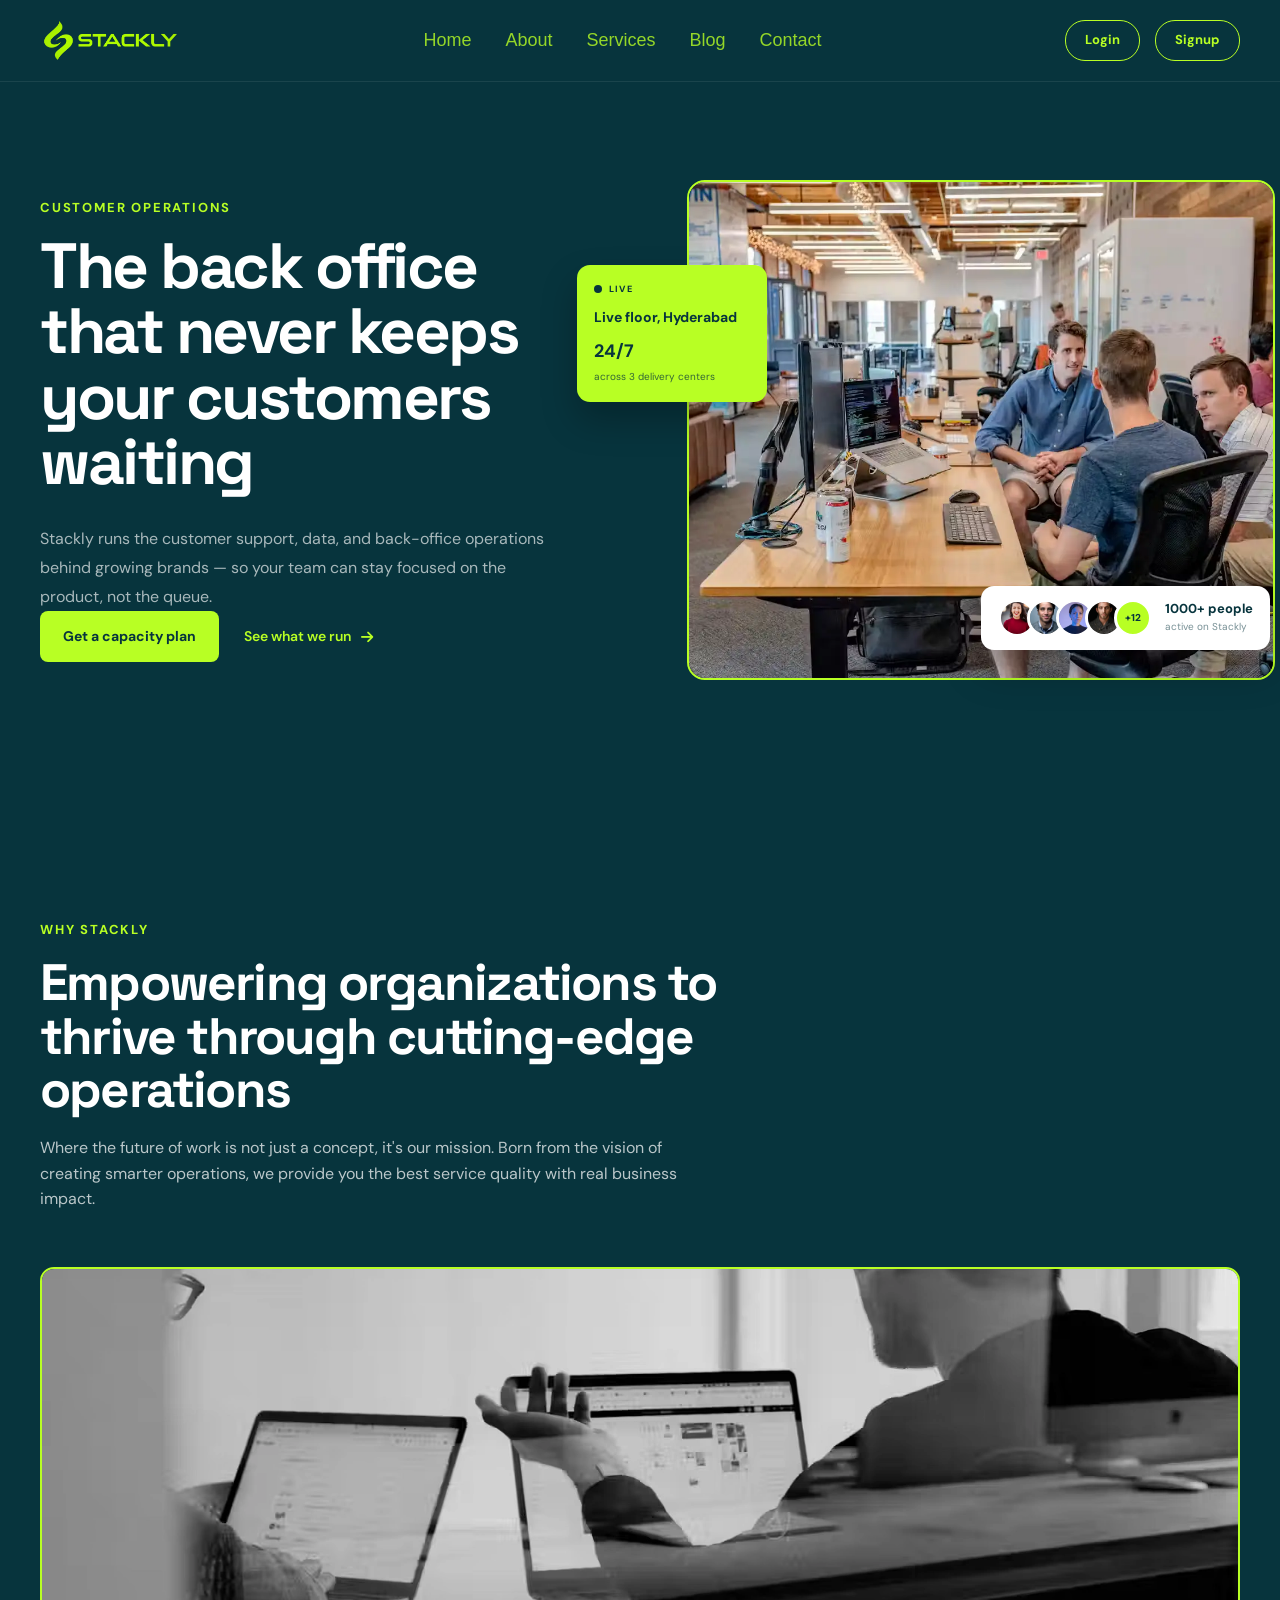
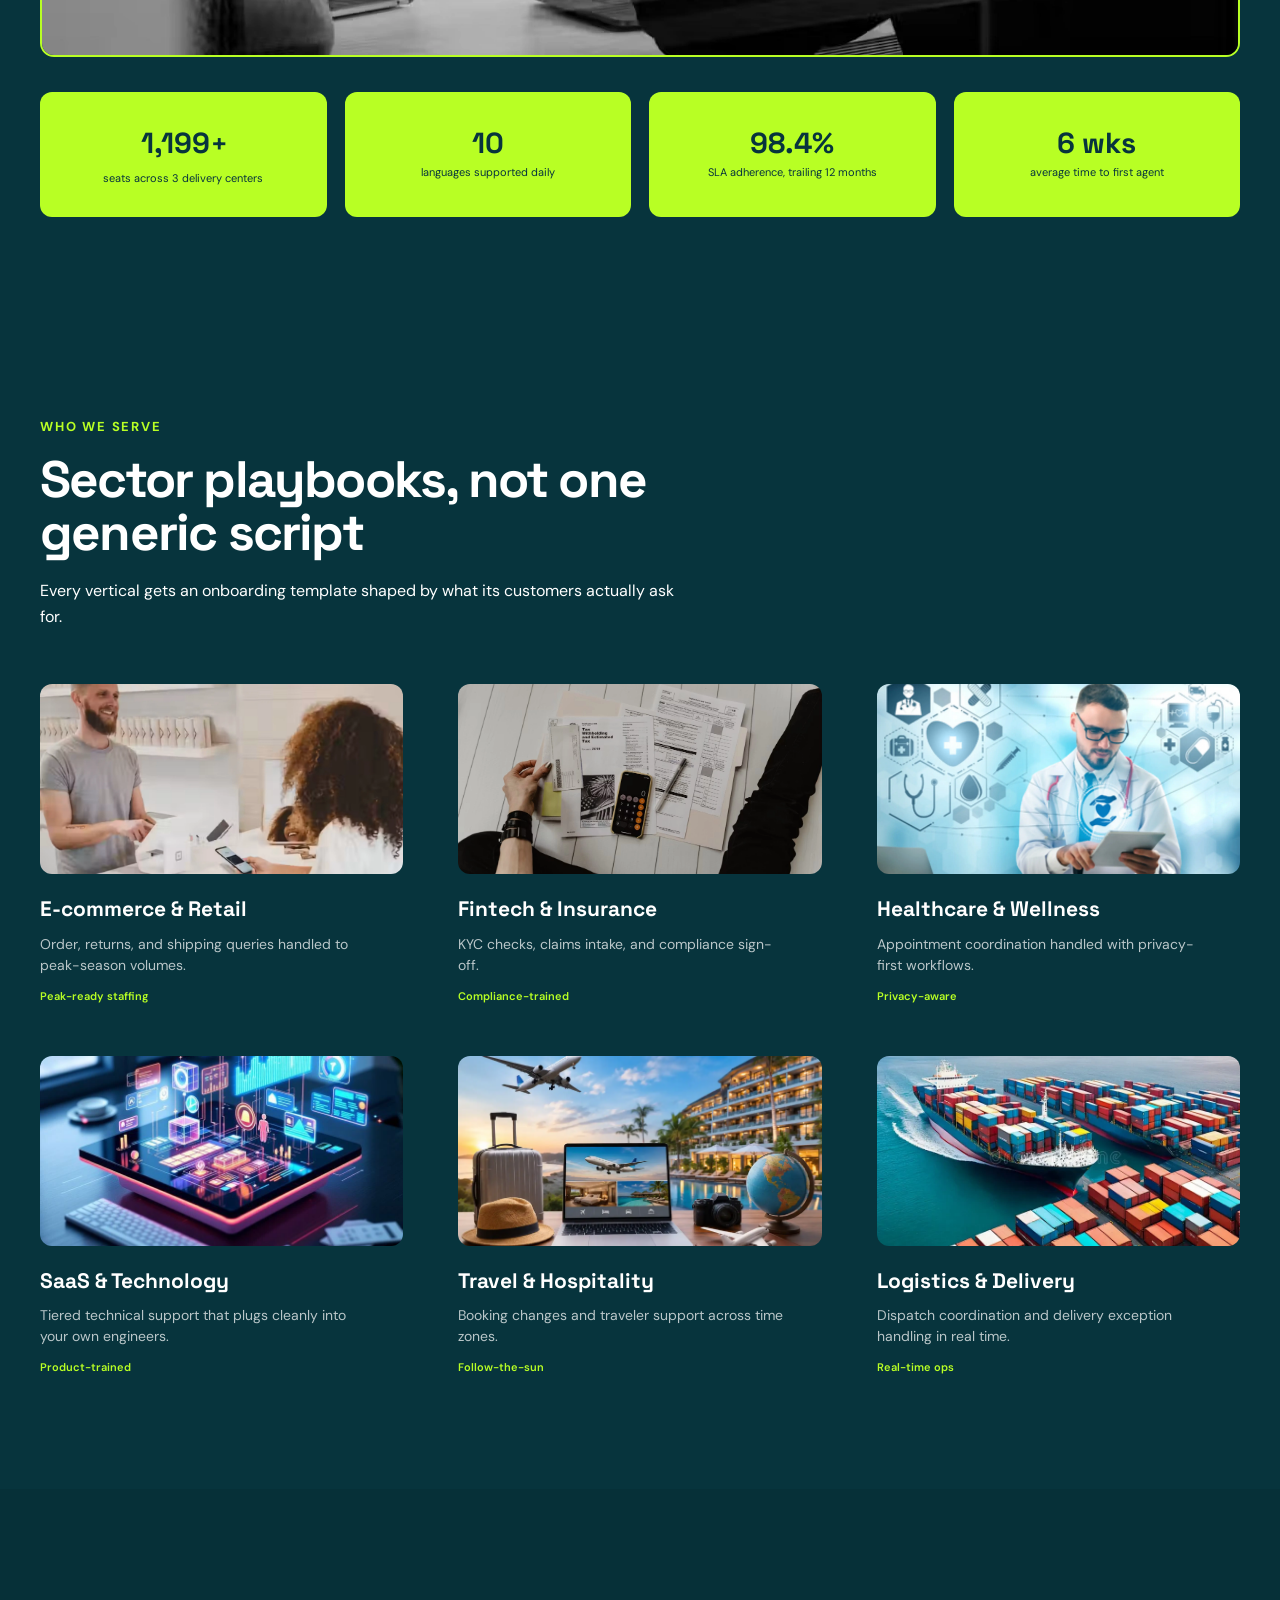
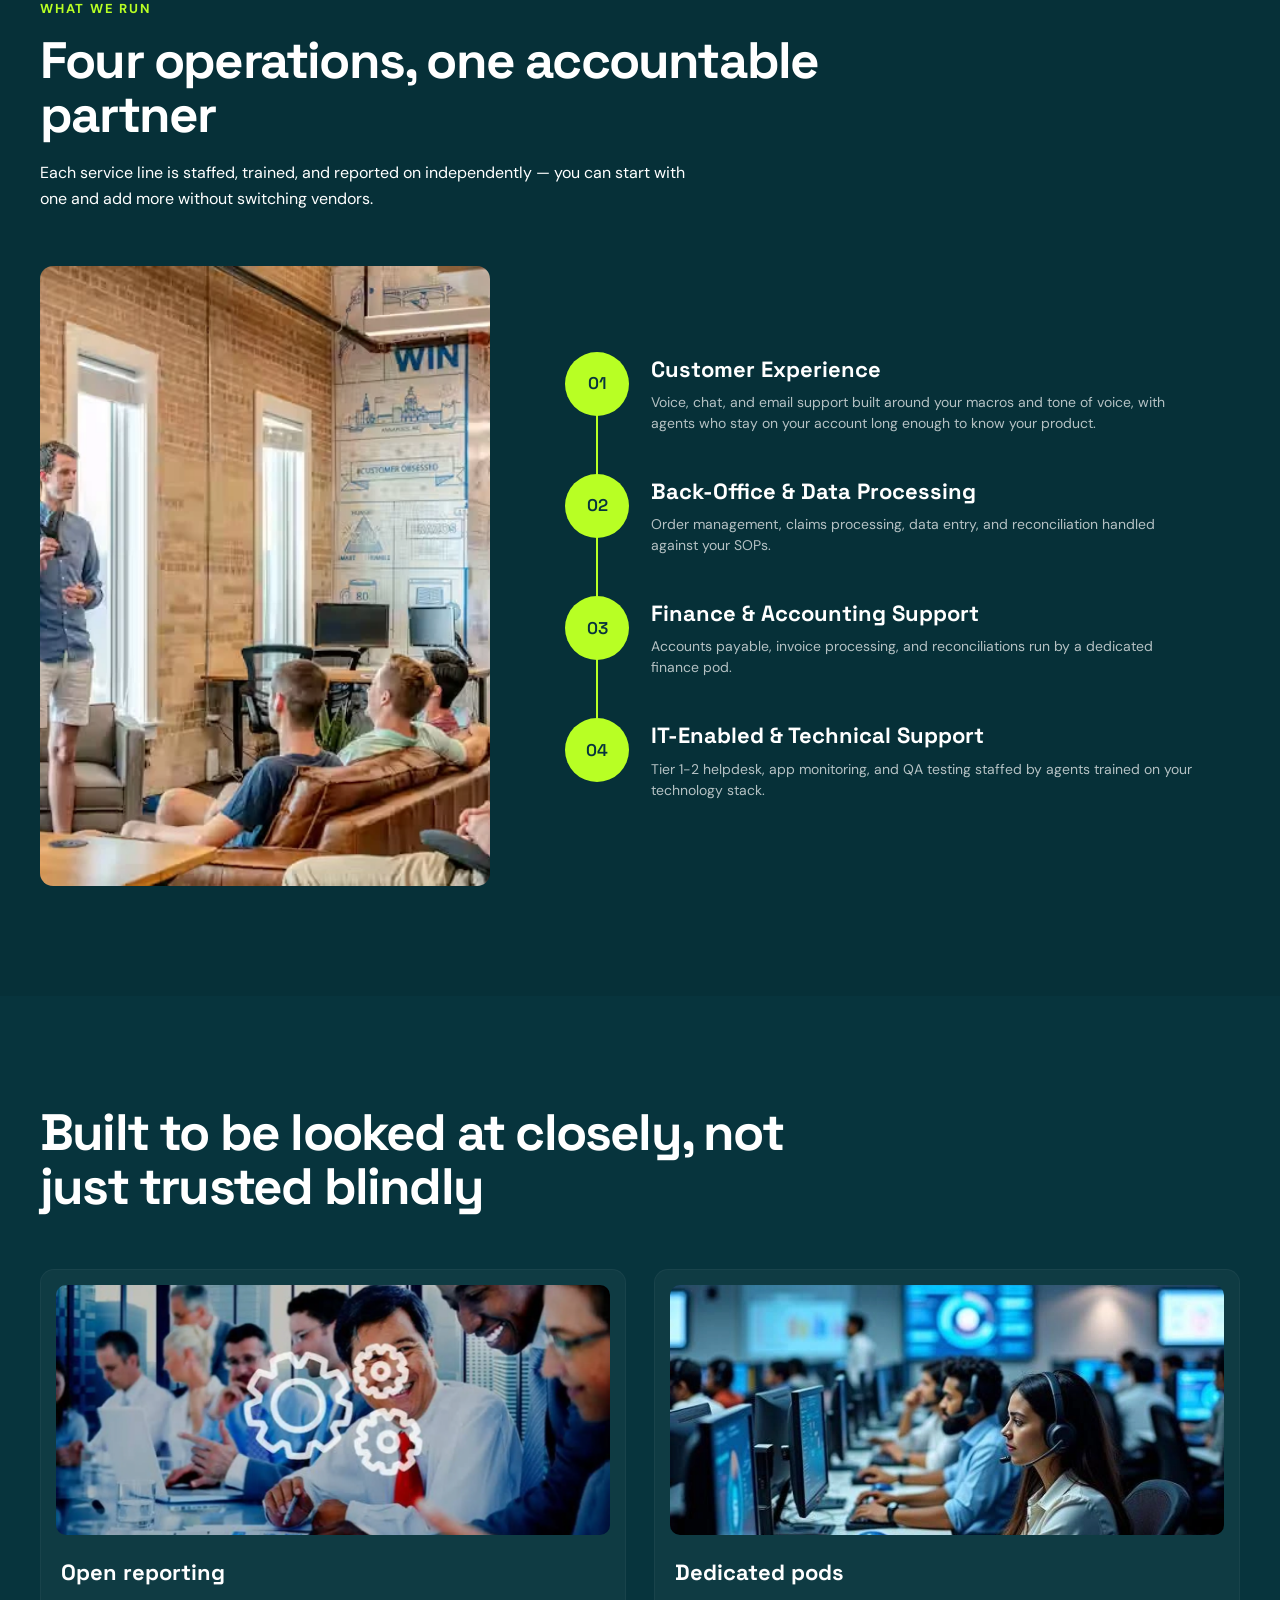
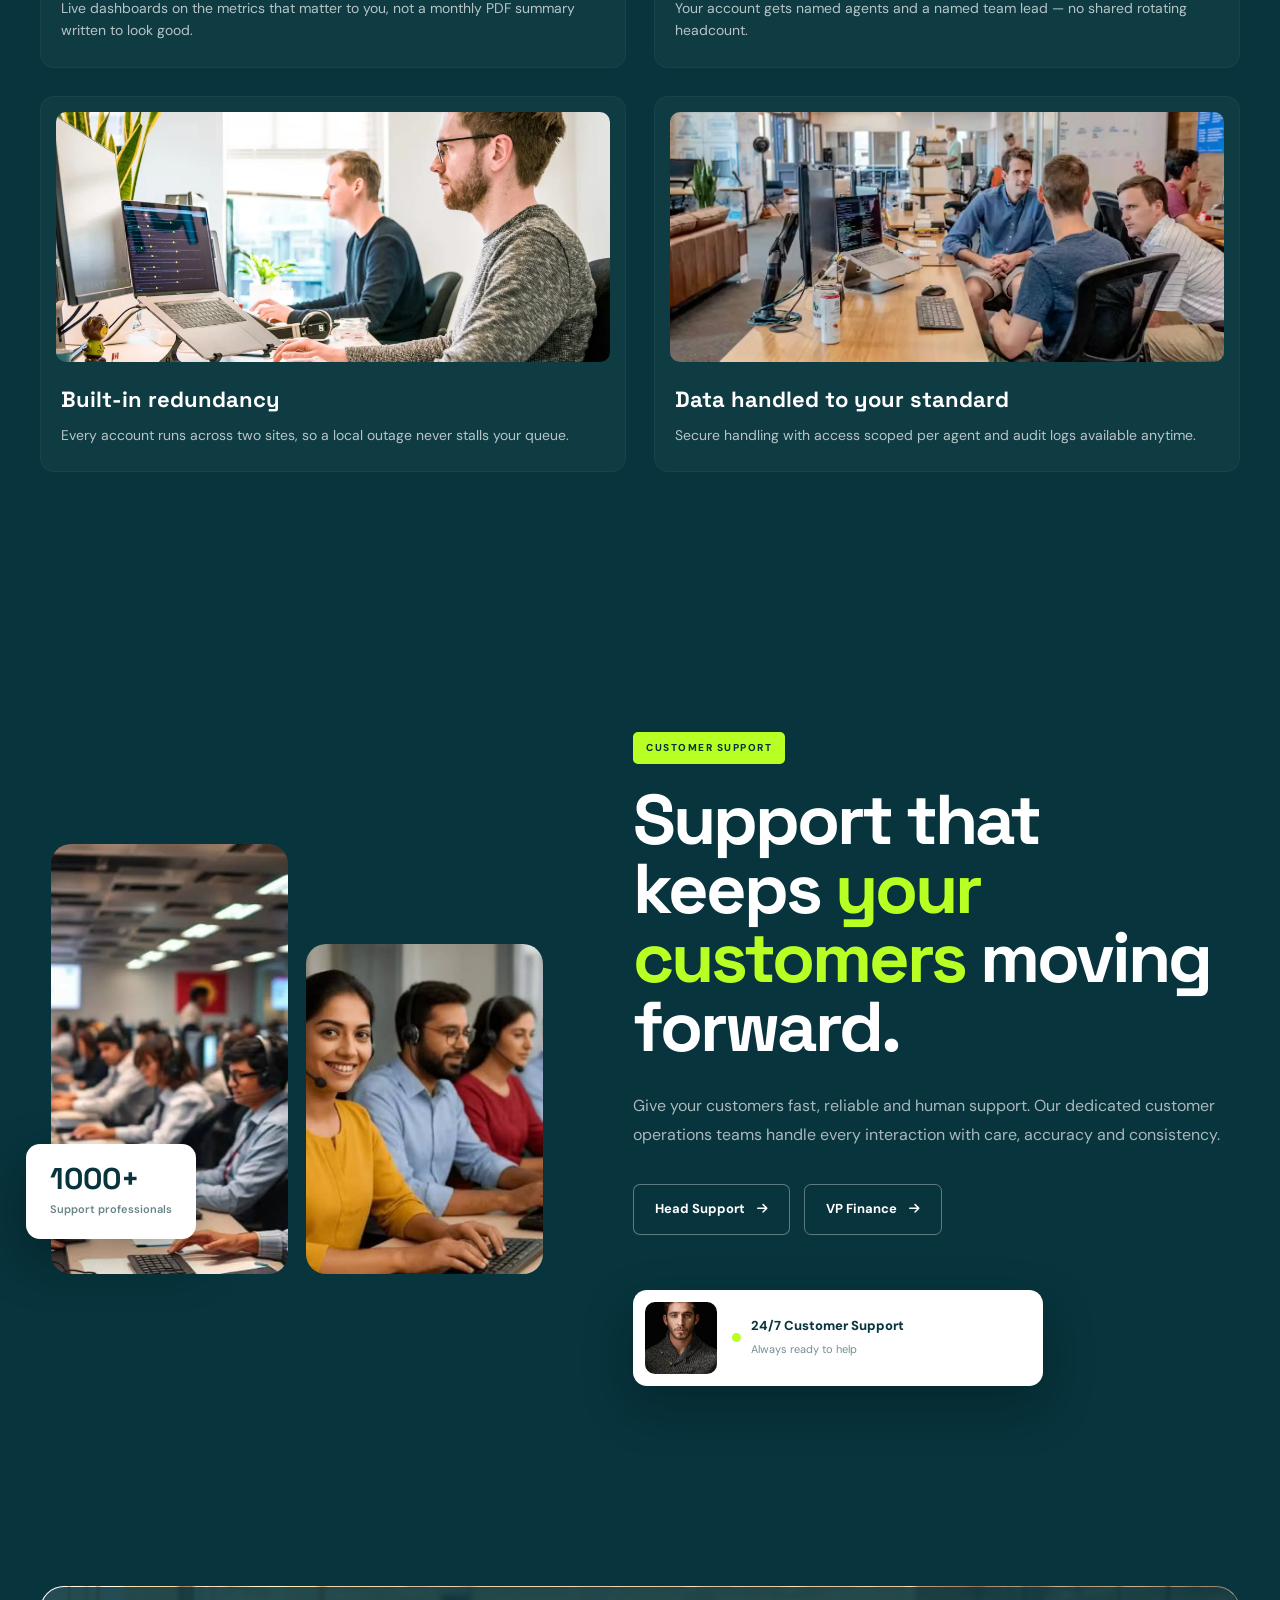
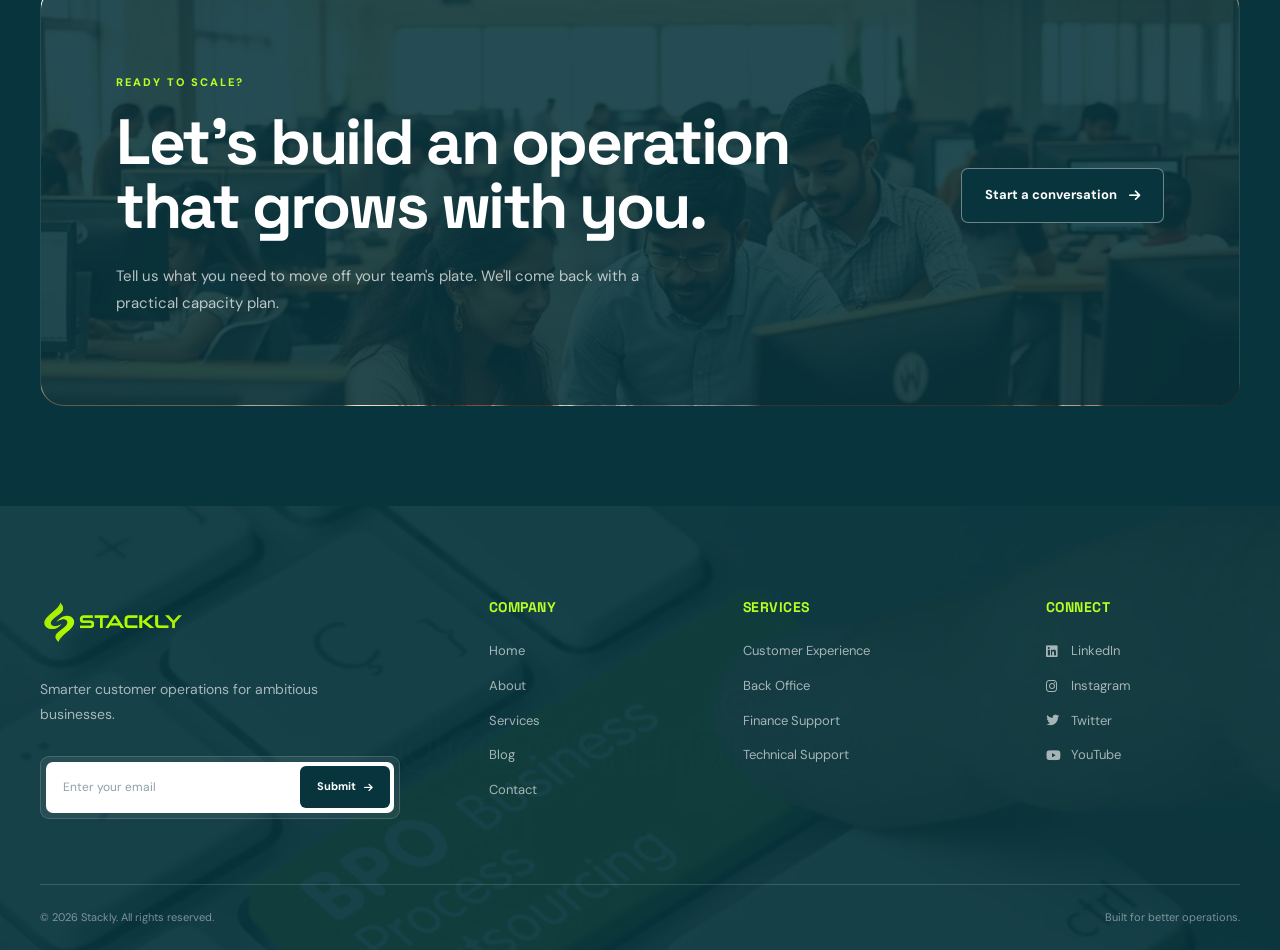
==== commit 1f68209b: "Add files via upload" ====
--- a/index.html
+++ b/index.html
@@ -831,7 +831,7 @@
 
         <div class="support-image">
           <img
-            src="images/customer-support-3.jpg"
+            src="assets/img-28.webp"
             alt="Customer support specialist"
           >
         </div>
@@ -931,31 +931,30 @@
 
                 <!-- NEWSLETTER -->
 
-                <div class="newsletter-box">
-
-                    <form class="newsletter-form">
-
-                        <label
-                            for="footer-email"
-                            class="sr-only">
-                            Email address
-                        </label>
-
-                        <input
-                            id="footer-email"
-                            type="email"
-                            placeholder="Enter your email"
-                            aria-label="Enter your email"
-                            required
-                        >
-
-                        <button type="submit">
-                            Submit
-                            <i class="fa-solid fa-arrow-right"></i>
-                        </button>
-
-                    </form>
-
+                <div class="newsletter-box"> 
+
+            <form class="newsletter-form" id="newsletterForm" novalidate>
+
+              <label for="footer-email" class="sr-only">
+                  Email address
+                       </label>
+
+               <input
+                      id="footer-email"
+                     name="email"
+                     type="email"
+                     placeholder="Enter your email"
+                       aria-label="Enter your email"
+                          autocomplete="email"
+                     required
+                       >
+
+                 <button type="submit">
+               <span>Submit</span>
+            <i class="fa-solid fa-arrow-right"></i>
+               </button>
+
+               </form>
                 </div>
 
             </div>
@@ -1006,10 +1005,10 @@
                     <span>Instagram</span>
                 </a>
 
-                <a href="404.html" aria-label="Twitter">
-                    <i class="fa-brands fa-x-twitter"></i>
-                    <span>Twitter</span>
-                </a>
+               <a href="404.html" aria-label="Twitter" title="Twitter">
+             <i class="fa-brands fa-twitter"></i>
+                 <span>Twitter</span>
+                   </a>
                 <a href="404.html" aria-label="YouTube">
                   <i class="fa-brands fa-youtube"></i>
                            <span>YouTube</span>
--- a/css/styles.css
+++ b/css/styles.css
@@ -182,6 +182,7 @@
         height: 65px;
     }
 }
+
 /* =====================================================
    HEADER
 ===================================================== */
@@ -259,7 +260,7 @@
 .nav-link {
     position: relative;
 
-    color: var(--white);
+    color: var(--lime);
     font-size: 18px;
     opacity: 0.8;
  font-family: 'Gill Sans', 'Gill Sans MT', Calibri, 'Trebuchet MS', sans-serif;
@@ -2875,4 +2876,8 @@
 canvas,
 svg {
     max-width: 100%;
-}+}
+
+
+
+
